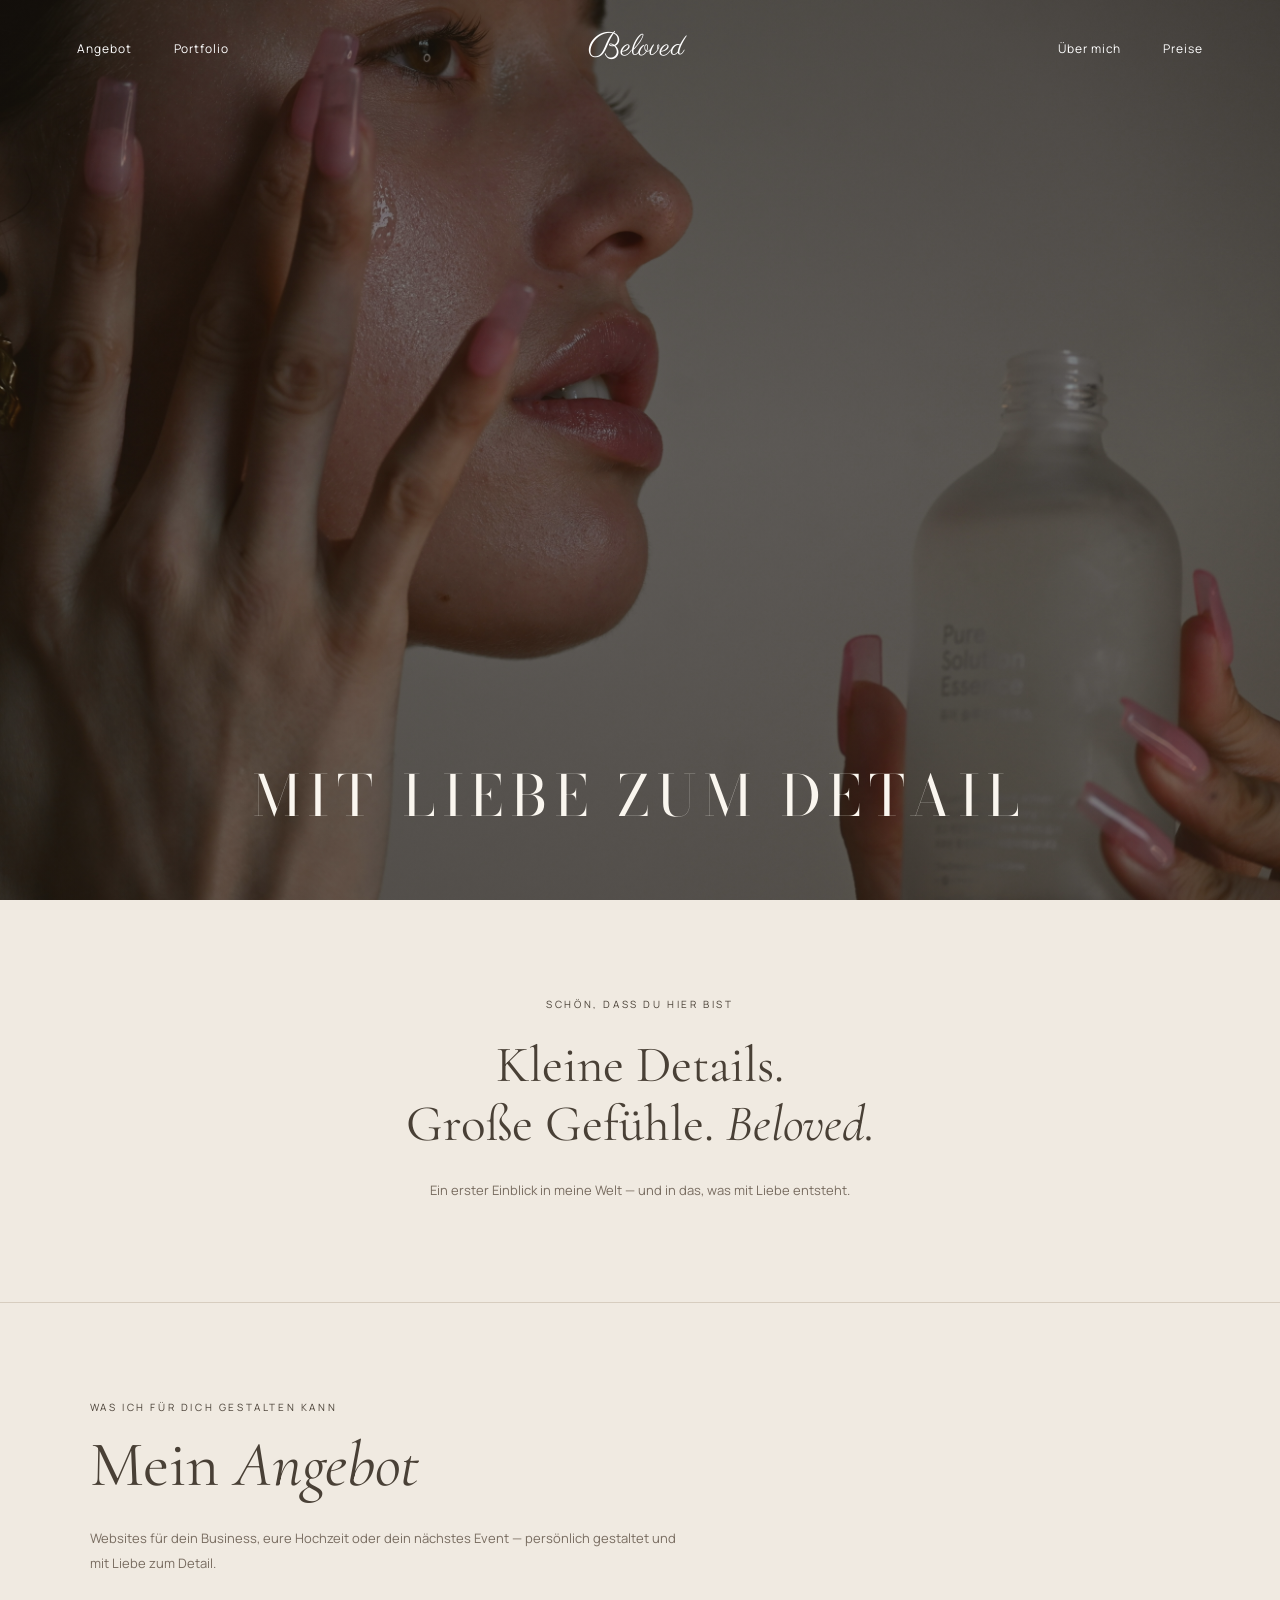
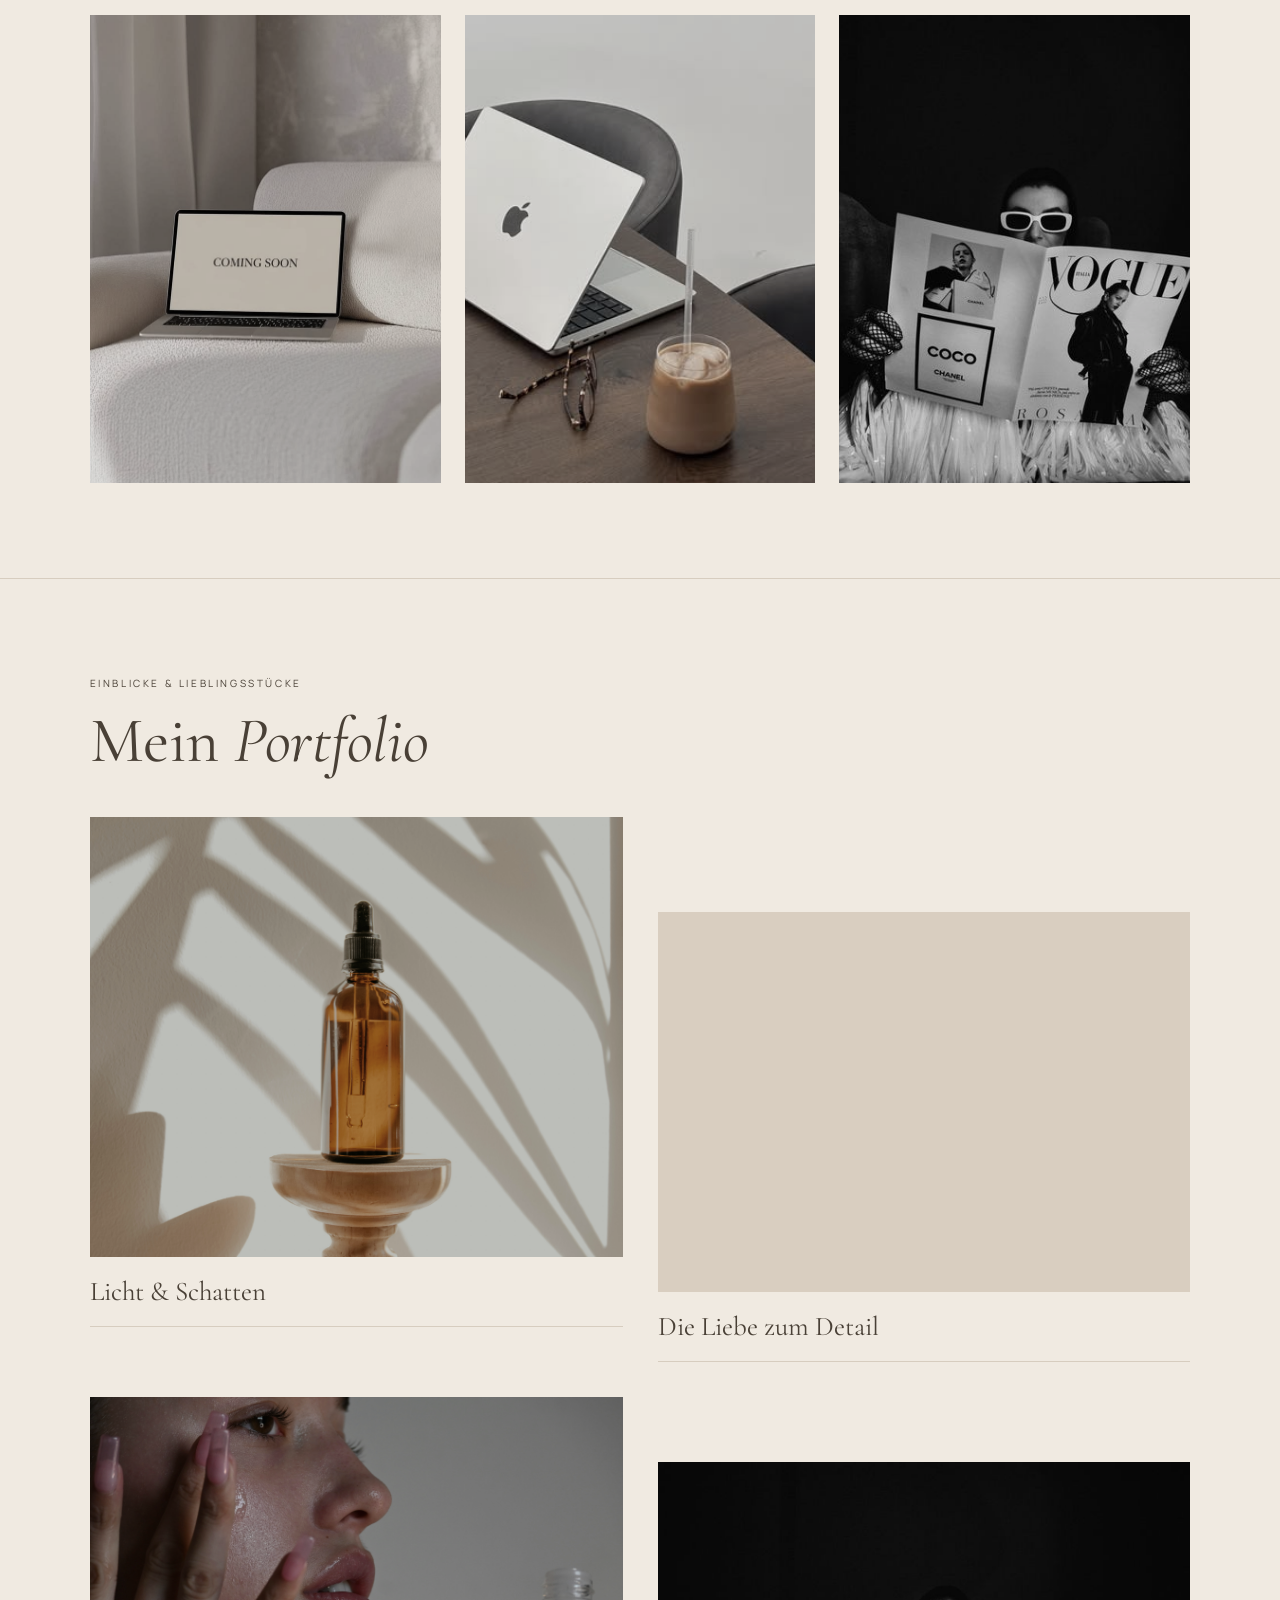
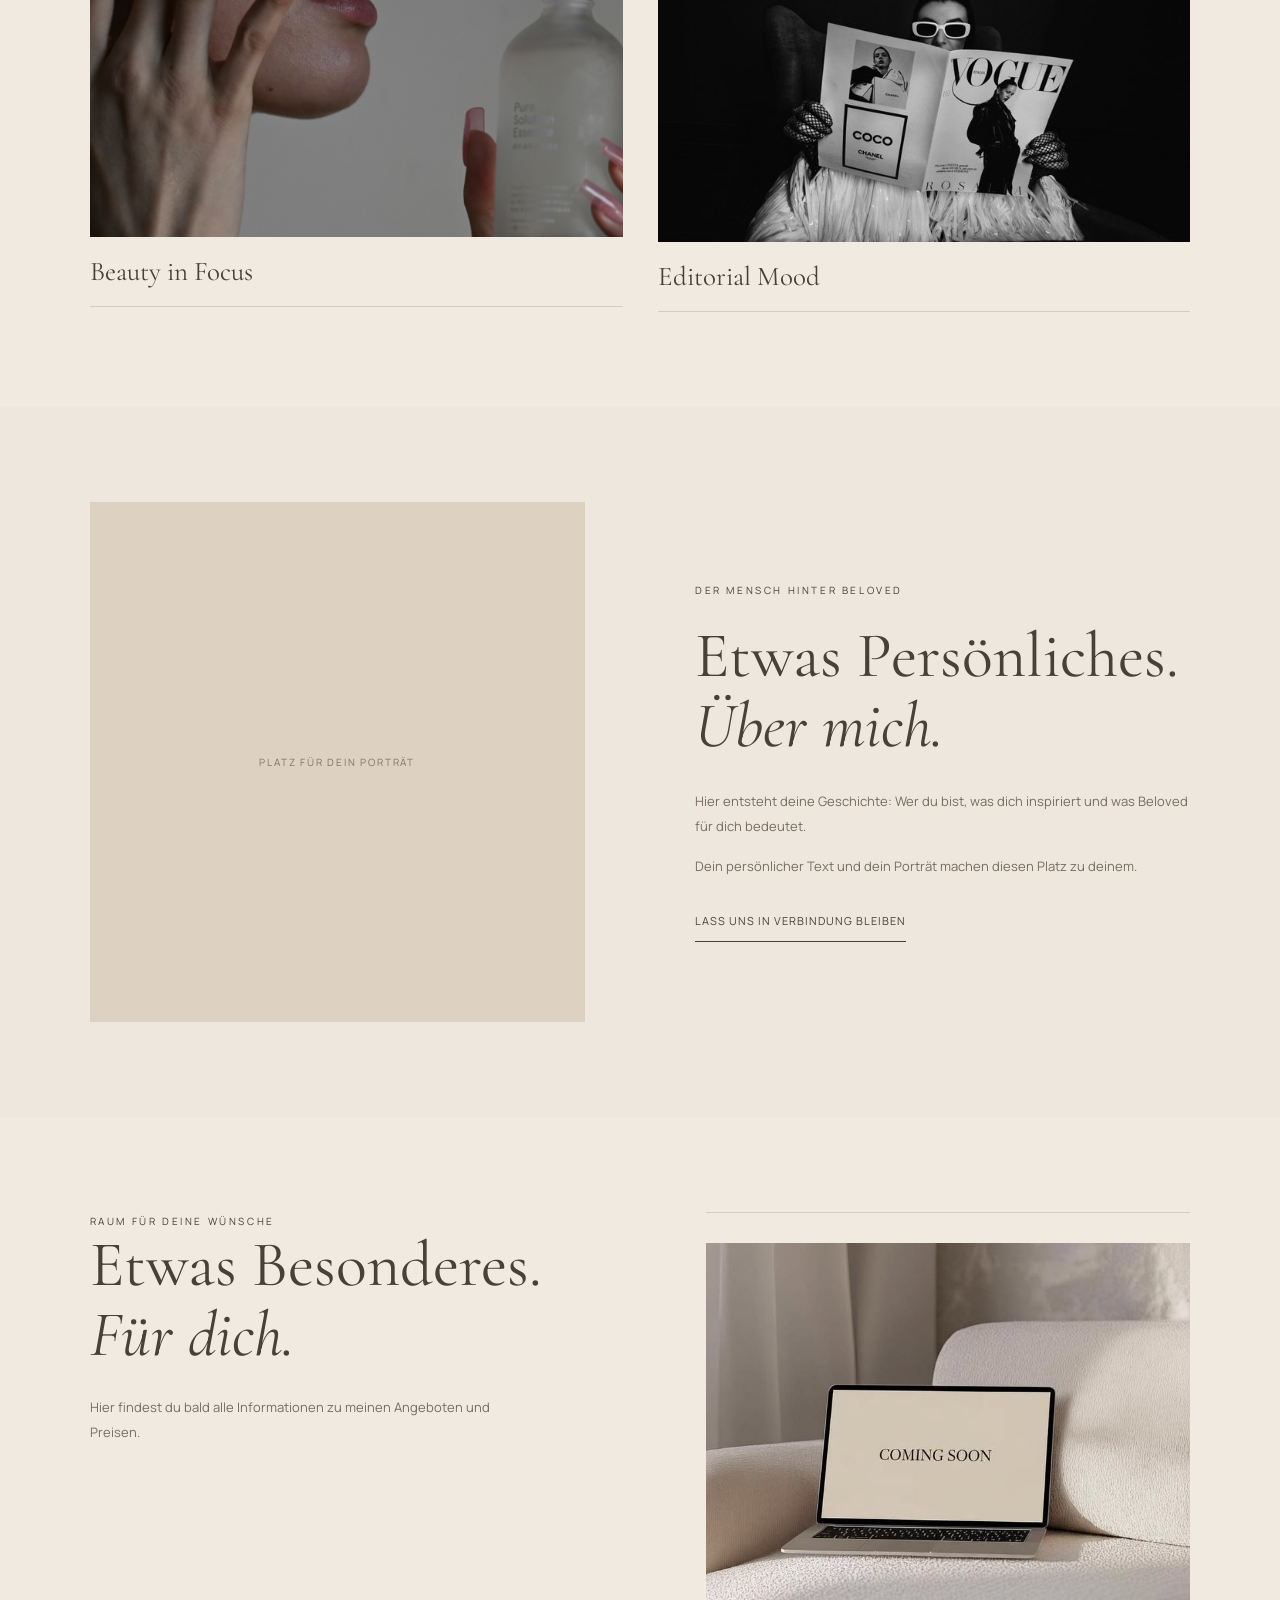
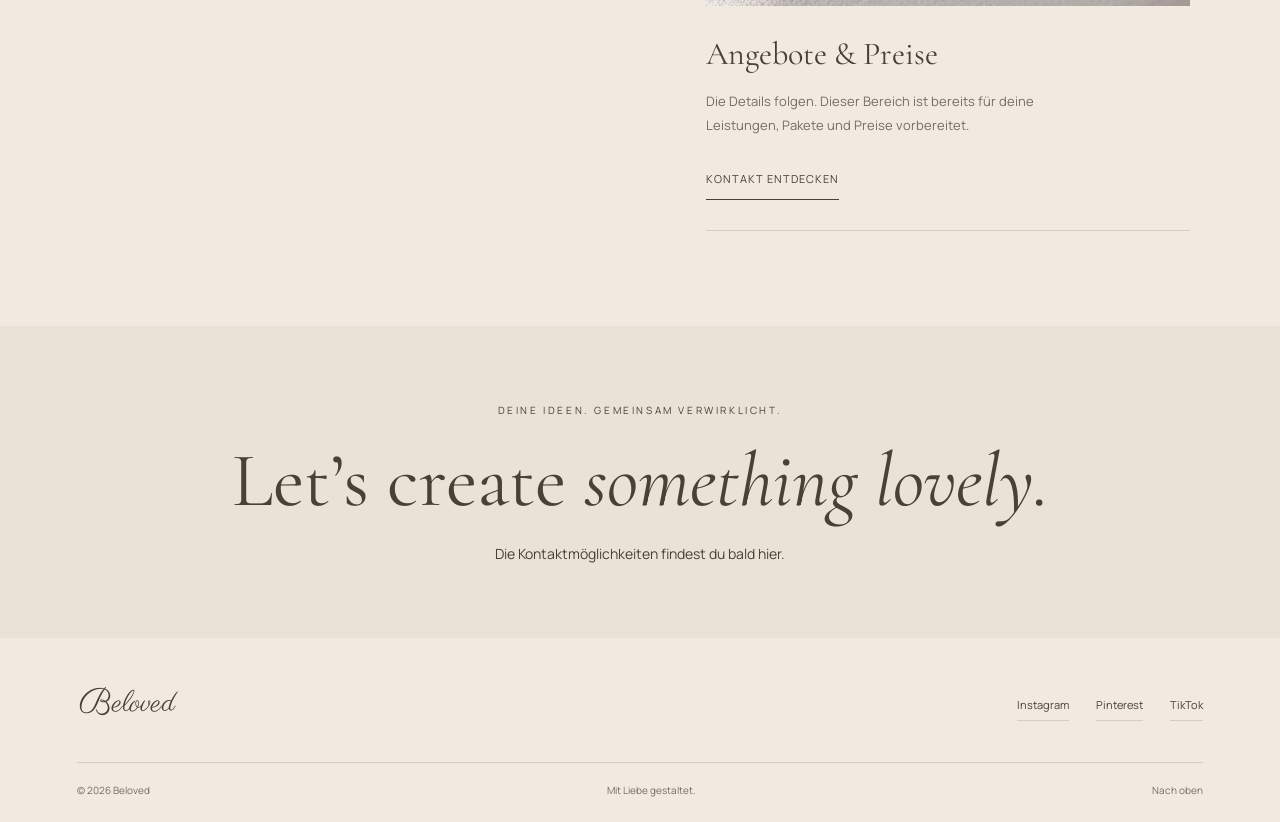
==== index.html @ 0f137fda "new folder structure" ====
<!doctype html>
<html lang="de">
<head>
<meta charset="utf-8"><meta name="viewport" content="width=device-width,initial-scale=1">
<title>Beloved — Mit Liebe zum Detail</title>
<meta name="description" content="Beloved. Ein Ort für besondere Arbeiten, persönliche Geschichten und die Liebe zum Detail.">
<link rel="preconnect" href="https://fonts.googleapis.com"><link rel="preconnect" href="https://fonts.gstatic.com" crossorigin>
<link href="https://fonts.googleapis.com/css2?family=Bodoni+Moda:wght@400&family=Cormorant+Garamond:ital,wght@0,300;0,400;0,500;1,300;1,400&family=Parisienne&family=Manrope:wght@400;500;600&display=swap" rel="stylesheet">
<link rel="stylesheet" href="css/base.css">
<link rel="stylesheet" href="css/logo.css">
<link rel="stylesheet" href="css/header.css">
<link rel="stylesheet" href="css/hero.css">
<link rel="stylesheet" href="css/intro.css">
<link rel="stylesheet" href="css/work.css">
<link rel="stylesheet" href="css/offerings.css">
<link rel="stylesheet" href="css/about.css">
<link rel="stylesheet" href="css/prices.css">
<link rel="stylesheet" href="css/contact.css">
<link rel="stylesheet" href="css/footer.css">
<link rel="stylesheet" href="css/dialog.css">
<link rel="stylesheet" href="css/responsive.css">
</head>
<body>
<header><nav class="nav-left" aria-label="Angebot und Portfolio"><a href="#angebot">Angebot</a><a href="#portfolio">Portfolio</a></nav><a class="logo" href="#" aria-label="Beloved Startseite"><span class="logo-initial" aria-hidden="true">B</span><span class="logo-word" aria-hidden="true">e<span class="logo-loved">loved</span></span></a><nav class="nav-right" aria-label="Über mich und Preise"><a href="#ueber-mich">Über mich</a><a href="#preise">Preise</a></nav></header>
<main>
<section class="hero" aria-labelledby="hero-heading"><div class="hero-content"><h1 id="hero-heading">Mit Liebe zum Detail</h1></div></section>
<section class="intro" id="willkommen"><div class="eyebrow">Schön, dass du hier bist</div><h2>Kleine Details.<br>Große Gefühle. <em>Beloved.</em></h2><p>Ein erster Einblick in meine Welt — und in das, was mit Liebe entsteht.</p></section>
<section class="section offerings" aria-labelledby="angebot-heading"><div class="section-title" id="angebot"><div><div class="eyebrow">Was ich für dich gestalten kann</div><h2 id="angebot-heading">Mein <em>Angebot</em></h2></div></div><p class="offerings-intro">Websites für dein Business, eure Hochzeit oder dein nächstes Event — persönlich gestaltet und mit Liebe zum Detail.</p><div class="offerings-grid"><a class="offering" href="#kontakt" aria-labelledby="offering-1-title"><img src="assets/images/%20.jpg" alt="Laptop auf einem hellen Sessel" loading="lazy" decoding="async"><div class="offering-label"><h3 id="offering-1-title">Business-Websites</h3><p>Für Selbstständige, Unternehmen und Marken.</p></div></a><a class="offering" href="#kontakt" aria-labelledby="offering-2-title"><img src="assets/images/My%20photo%20%F0%9F%A4%8D%20Ig-%20danielle_levy.jpg" alt="Stimmungsvolles Motiv für individuelle Hochzeits-Websites" loading="lazy" decoding="async"><div class="offering-label"><h3 id="offering-2-title">Hochzeits-Websites</h3><p>Ein persönlicher Ort für euren besonderen Tag.</p></div></a><a class="offering" href="#kontakt" aria-labelledby="offering-3-title"><img src="assets/images/%20-2.jpg" alt="Editorial-Motiv als Inspiration für Event-Websites" loading="lazy" decoding="async"><div class="offering-label"><h3 id="offering-3-title">Event-Websites</h3><p>Für Feiern, Veranstaltungen und besondere Begegnungen.</p></div></a></div></section>
<section class="section"><div class="section-title" id="portfolio"><div><div class="eyebrow">Einblicke & Lieblingsstücke</div><h2>Mein <em>Portfolio</em></h2></div></div><div class="works"><article class="work"><div class="image-slot"><img src="assets/images/kadarius-seegars-Mxy5gokl8mE-unsplash.jpg" alt="Braune Pipettenflasche im warmen Sonnenlicht" loading="lazy" decoding="async"></div><div class="caption"><h3>Licht & Schatten</h3></div></article><article class="work"><div class="image-slot"><img src="assets/images/kelsey-curtis-kD9qprR6HBI-unsplash.jpg" alt="Weiße Cremetextur auf beigem Hintergrund" loading="lazy" decoding="async"></div><div class="caption"><h3>Die Liebe zum Detail</h3></div></article><article class="work"><div class="image-slot"><img src="assets/images/laura-jaeger-7LAbLSKbkaQ-unsplash.jpg" alt="Beauty-Aufnahme mit Serum und glänzender Haut" loading="lazy" decoding="async"></div><div class="caption"><h3>Beauty in Focus</h3></div></article><article class="work"><div class="image-slot"><img src="assets/images/%20-2.jpg" alt="Schwarz-weißes Fashion-Motiv mit Sonnenbrille und Modemagazin" loading="lazy" decoding="async"></div><div class="caption"><h3>Editorial Mood</h3></div></article></div></section>
<section class="section about"><div class="image-slot" role="img" aria-label="Platzhalter für dein Porträt"><span>Platz für dein Porträt</span></div><div class="copy" id="ueber-mich"><div class="eyebrow">Der Mensch hinter Beloved</div><h2>Etwas Persönliches.<br><em>Über mich.</em></h2><p>Hier entsteht deine Geschichte: Wer du bist, was dich inspiriert und was Beloved für dich bedeutet.</p><p>Dein persönlicher Text und dein Porträt machen diesen Platz zu deinem.</p><a class="link" href="#kontakt">LASS UNS IN VERBINDUNG BLEIBEN</a></div></section>
<section class="section prices"><div id="preise"><div class="eyebrow">Raum für deine Wünsche</div><h2>Etwas Besonderes.<br><em>Für dich.</em></h2><p>Hier findest du bald alle Informationen zu meinen Angeboten und Preisen.</p></div><div class="price-note"><img class="prices-image" src="assets/images/%20.jpg" alt="Laptop mit Coming-soon-Schriftzug auf einem beigen Sessel" loading="lazy" decoding="async"><h3>Angebote & Preise</h3><p>Die Details folgen. Dieser Bereich ist bereits für deine Leistungen, Pakete und Preise vorbereitet.</p><a class="link" href="#kontakt">KONTAKT ENTDECKEN</a></div></section>
<section class="contact"><div class="eyebrow" id="kontakt">Deine Ideen. Gemeinsam verwirklicht.</div><h2>Let’s create <em>something lovely.</em></h2><p>Die Kontaktmöglichkeiten findest du bald hier.</p></section>
</main>
<footer><div class="footer-top"><a href="#" class="logo" aria-label="Beloved Startseite"><span class="logo-initial" aria-hidden="true">B</span><span class="logo-word" aria-hidden="true">e<span class="logo-loved">loved</span></span></a><div class="socials" aria-label="Social Media — Profile folgen"><button type="button" data-social="Instagram">Instagram</button><button type="button" data-social="Pinterest">Pinterest</button><button type="button" data-social="TikTok">TikTok</button></div></div><div class="footer-bottom"><span>© <span id="year">2026</span> Beloved</span><span>Mit Liebe gestaltet.</span><a href="#">Nach oben</a></div></footer>
<dialog id="social-dialog"><h3>Bald verbunden.</h3><p id="social-message"></p><button type="button" id="close-dialog">Schließen</button></dialog>
<script src="js/main.js" defer></script>
</body>
</html>
---- css/base.css ----
:root {
  --paper:#f0eae1;
  --ink:#494036;
  --muted:#786c60;
  --line:#d7cdbf}
* {
  box-sizing:border-box}
html {
  scroll-behavior:smooth;
  scroll-padding-top:16px}
body {
  margin:0;
  background:var(--paper);
  color:var(--ink);
  font-family:Manrope,Arial,sans-serif;
  font-size:14px}
a {
  color:inherit;
  text-decoration:none}
a:focus-visible,button:focus-visible {
  outline:2px solid currentColor;
  outline-offset:7px}
---- css/logo.css ----
/* A calligraphic wordmark with an expressive capital flourish. */
.logo {
  display:inline-flex;
  align-items:baseline;
  flex-shrink:0;
  color:inherit;
  white-space:nowrap;
  font-size:30px;
  font-weight:300;
  line-height:1;
  padding:4px 8px 8px 0;
  transform:scaleX(.96);
  transform-origin:center center;
}
.logo-initial {
  position:relative;
  z-index:1;
  font-family:'Parisienne','Segoe Script',cursive;
  font-style:normal;
  font-size:1.16em;
  font-weight:400;
  margin-right:-.025em;
  transform:translateY(.025em);
}
.logo-word {
  font-family:'Parisienne','Segoe Script',cursive;
  font-weight:400;
  letter-spacing:.005em;
}
.logo-loved {
  margin-left:0;
  font-style:normal;
}
---- css/header.css ----
header {
  position:absolute;
  top:0;
  left:0;
  width:100%;
  z-index:2;
  padding:26px 6%;
  display:grid;
  grid-template-columns:minmax(0,1fr) auto minmax(0,1fr);
  column-gap:24px;
  align-items:center;
  color:white;
  background:transparent;
}
header.is-scrolled {
  position:fixed;
  padding-top:16px;
  padding-bottom:16px;
  background:rgba(240,234,225,.86);
  color:var(--ink);
}
header.is-returning-top {
  transition:background-color .35s ease,color .35s ease,padding .35s ease;
}
@media(prefers-reduced-motion:reduce) {
  header { transition:none; }
}
nav {
  display:flex;
  gap:42px}
nav a {
  position:relative;
  font-size:12px;
  letter-spacing:.08em;
  line-height:1.4;
  padding:10px 0;
}
nav a::after {
  content:'';
  position:absolute;
  left:0;
  right:0;
  bottom:7px;
  height:1px;
  background:currentColor;
  transform:scaleX(0);
  transform-origin:left center;
  transition:transform .3s ease;
}
nav a:hover::after,
nav a:focus-visible::after {
  transform:scaleX(1);
}

header .logo { justify-self:center; }
.nav-left { justify-self:start; }
.nav-right { justify-self:end; }
---- css/hero.css ----
.hero {
  width:100%;
  min-height:100vh;
  min-height:100svh;
  position:relative;
  background-color:#b6a48d;
  background-image:linear-gradient(180deg,rgba(37,29,21,.50),rgba(37,29,21,.43) 50%,rgba(37,29,21,.52)),url("../assets/images/laura-jaeger-7LAbLSKbkaQ-unsplash.jpg");
  background-size:cover;
  background-position:center;
  background-repeat:no-repeat;
  color:#faf6ef;
  display:flex;
  align-items:flex-end;
  justify-content:center;
  text-align:center;
  overflow:hidden}
.hero-content {
  position:relative;
  width:100%;
  padding:0 4vw max(48px,8svh)}
.eyebrow {
  text-transform:uppercase;
  font-size:10px;
  letter-spacing:.26em;
  line-height:1.8}
h1,h2,h3,p {
  margin:0}
h1,h2,h3 {
  font-family:'Cormorant Garamond',Georgia,serif;
  font-weight:400}
h1 {
  font-family:'Bodoni Moda',Didot,'Times New Roman',serif;
  font-size:clamp(14px,4.4vw,76px);
  font-weight:400;
  text-transform:uppercase;
  white-space:nowrap;
  line-height:1.12;
  letter-spacing:.14em;
  margin:0}
h1 em,h2 em {
  font-weight:400}
h1 em {
  display:block}
.link {
  display:inline-flex;
  align-items:center;
  gap:34px;
  border-bottom:1px solid currentColor;
  padding:13px 0;
  font-size:11px;
  letter-spacing:.09em}
---- css/intro.css ----
.intro {
  text-align:center;
  padding:95px 22px 100px;
  border-bottom:1px solid var(--line)}
.intro h2 {
  font-size:clamp(36px,4vw,57px);
  max-width:760px;
  margin:23px auto;
  line-height:1.16}
.intro p,.copy p {
  color:var(--muted);
  line-height:1.9;
  font-size:13px}
---- css/work.css ----
.section {
  padding:95px 7%}
.section-title {
  display:flex;
  align-items:end;
  justify-content:space-between;
  margin-bottom:40px}
h2 {
  font-size:clamp(44px,5vw,68px);
  line-height:1.1}
.section-title .eyebrow {
  margin-bottom:14px}
.works {
  display:grid;
  grid-template-columns:1fr 1fr;
  gap:35px}
.image-slot {
  position:relative;
  display:flex;
  align-items:center;
  justify-content:center;
  background:#e5dcd0;
  min-height:440px;
  overflow:hidden}
.image-slot span {
  font-size:10px;
  text-transform:uppercase;
  letter-spacing:.18em;
  color:#817461;
  position:relative}
.work:nth-child(2) {
  padding-top:95px}
.work:nth-child(2) .image-slot {
  background:#d9cec0;
  min-height:380px}
.caption {
  display:flex;
  justify-content:space-between;
  align-items:center;
  padding:18px 0;
  border-bottom:1px solid var(--line)}
.caption h3 {
  font-size:27px}
.caption span {
  font-size:10px;
  color:var(--muted)}

.image-slot img {
  position:absolute;
  inset:0;
  width:100%;
  height:100%;
  object-fit:cover;
  filter:saturate(.72) brightness(.94);
}
.work:nth-child(3) .image-slot img { object-position:42% center; }
.work:nth-child(4) { padding-top:65px; }
.work:nth-child(4) .image-slot { min-height:380px; }
---- css/offerings.css ----
.offerings { border-bottom:1px solid var(--line); }
.offerings-intro {
  max-width:600px;
  margin:-15px 0 40px;
  color:var(--muted);
  line-height:1.9;
  font-size:13px;
}
.offerings-grid {
  display:grid;
  grid-template-columns:repeat(3,minmax(0,1fr));
  gap:24px;
}
.offering {
  position:relative;
  display:block;
  aspect-ratio:3 / 4;
  overflow:hidden;
  color:#faf6ef;
  background:#b6a48d;
}
.offering img {
  display:block;
  width:100%;
  height:100%;
  object-fit:cover;
  filter:saturate(.65) brightness(.9);
  transition:transform .6s ease;
}
.offering::after {
  content:'';
  position:absolute;
  inset:0;
  background:linear-gradient(transparent,rgba(37,29,21,.8));
  opacity:0;
  transition:opacity .35s ease;
}
.offering-label {
  position:absolute;
  z-index:1;
  left:25px;
  right:25px;
  bottom:30px;
  opacity:0;
  transform:translateY(14px);
  transition:opacity .35s ease,transform .35s ease;
}
.offering-label h3 {
  font-size:clamp(25px,2.8vw,40px);
  line-height:1.1;
  margin:12px 0;
}
.offering-label p { font-size:12px; line-height:1.8; }
.offering:hover::after,.offering:focus-visible::after { opacity:1; }
.offering:hover .offering-label,.offering:focus-visible .offering-label {
  opacity:1;
  transform:translateY(0);
}
.offering:hover img,.offering:focus-visible img { transform:scale(1.035); }
@media(hover:none) {
  .offering::after,.offering-label { opacity:1; }
  .offering-label { transform:none; }
}
@media(max-width:850px) {
  .offerings-grid { gap:16px; }
  .offering-label { left:18px; right:18px; bottom:22px; }
}
@media(max-width:650px) {
  .offerings-grid { grid-template-columns:1fr; gap:24px; }
  .offering { aspect-ratio:4 / 3; }
  .offering-label h3 { font-size:36px; }
  .offering::after,.offering-label { opacity:1; }
  .offering-label { transform:none; }
}
@media(prefers-reduced-motion:reduce) {
  .offering img,.offering::after,.offering-label { transition:none; }
}
---- css/about.css ----
.about {
  display:grid;
  grid-template-columns:1fr 1fr;
  gap:10%;
  align-items:center;
  background:#eee7dd}
.about .image-slot {
  min-height:520px;
  background:#ddd1c1}
.copy .eyebrow {
  margin-bottom:22px}
.copy h2 {
  margin-bottom:28px}
.copy p+p {
  margin-top:15px}
.copy .link {
  margin-top:22px}
---- css/prices.css ----
.prices {
  display:grid;
  grid-template-columns:1fr 1fr;
  gap:12%;
  align-items:start}
.prices p {
  font-size:13px;
  line-height:1.9;
  color:var(--muted);
  max-width:400px;
  margin-top:25px}
.price-note {
  padding:30px 0;
  border-top:1px solid var(--line);
  border-bottom:1px solid var(--line)}
.price-note h3 {
  font-size:32px}
.price-note p {
  margin:16px 0 20px}

.prices-image {
  display:block;
  width:100%;
  aspect-ratio:4 / 3;
  object-fit:cover;
  object-position:center 45%;
  margin-bottom:28px;
}
---- css/contact.css ----
.contact {
  background:#eae2d6;
  padding:75px 6%;
  text-align:center}
.contact h2 {
  margin:20px 0;
  font-size:clamp(48px,6vw,80px)}
---- css/footer.css ----
footer {
  padding:44px 6% 25px;
  background:var(--paper);
  color:var(--ink)}
.footer-top {
  display:flex;
  justify-content:space-between;
  align-items:center;
  padding-bottom:34px}
.socials {
  display:flex;
  gap:27px}
.socials button {
  border:0;
  border-bottom:1px solid var(--line);
  background:none;
  padding:8px 0;
  color:inherit;
  font:inherit;
  font-size:11px;
  cursor:pointer}
.footer-bottom {
  border-top:1px solid var(--line);
  padding-top:20px;
  display:flex;
  justify-content:space-between;
  font-size:10px;
  color:var(--muted)}
---- css/dialog.css ----
.notice {
  min-height:20px;
  font-size:12px;
  padding-bottom:15px}
dialog {
  border:1px solid var(--line);
  background:var(--paper);
  color:var(--ink);
  max-width:440px;
  padding:35px;
  line-height:1.8}
dialog::backdrop {
  background:#51483e66}
dialog h3 {
  font-size:32px}
dialog button {
  margin-top:20px;
  background:var(--ink);
  color:white;
  border:0;
  padding:12px 20px;
  cursor:pointer}
---- css/responsive.css ----
@media(max-width:650px) {
  header {
  padding:20px 4%;
  column-gap:10px}
.logo {
  font-size:25px}
nav {
  gap:12px}
nav a {
  font-size:10px;
  letter-spacing:0}
.intro {
  padding:65px 7%}
.section {
  padding:65px 7%}
.section-title {
  align-items:start;
  gap:16px}
.section-title .link {
  font-size:9px;
  gap:10px}
.works {
  grid-template-columns:1fr;
  gap:32px}
.work:nth-child(2),.work:nth-child(4) {
  padding-top:0}
.image-slot,.work:nth-child(2) .image-slot {
  min-height:380px}
.about,.prices {
  grid-template-columns:1fr;
  gap:38px}
.about .image-slot {
  min-height:360px}
.footer-top {
  align-items:start;
  gap:25px}
.socials {
  flex-wrap:wrap;
  gap:14px}
.footer-bottom {
  gap:20px;
  font-size:9px}
.contact {
  padding:60px 7%}
}
@media(prefers-reduced-motion:reduce) {
  html {
  scroll-behavior:auto}
nav a::after { transition:none; }
}

@media(max-width:380px) {
  header { column-gap:8px; }
  header nav { flex-direction:column; gap:0; }
  header .nav-right { align-items:flex-end; }
}
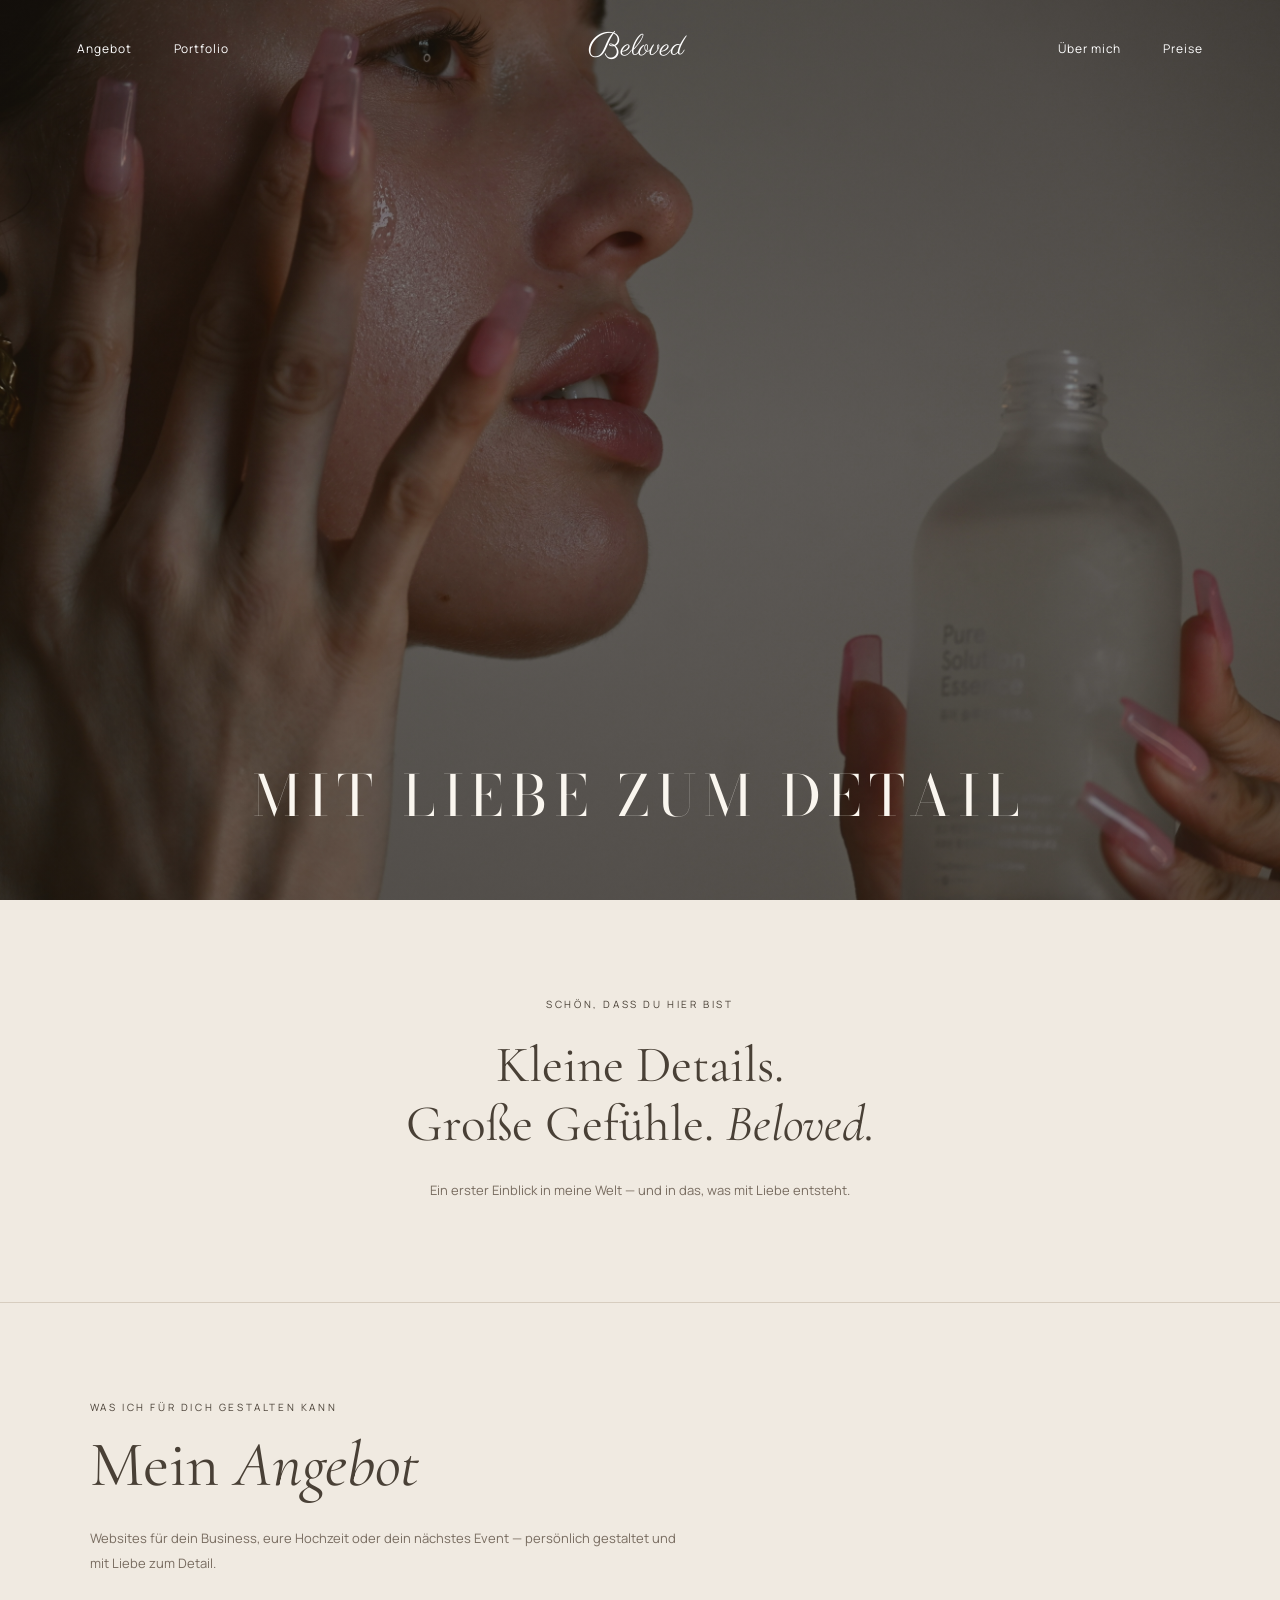
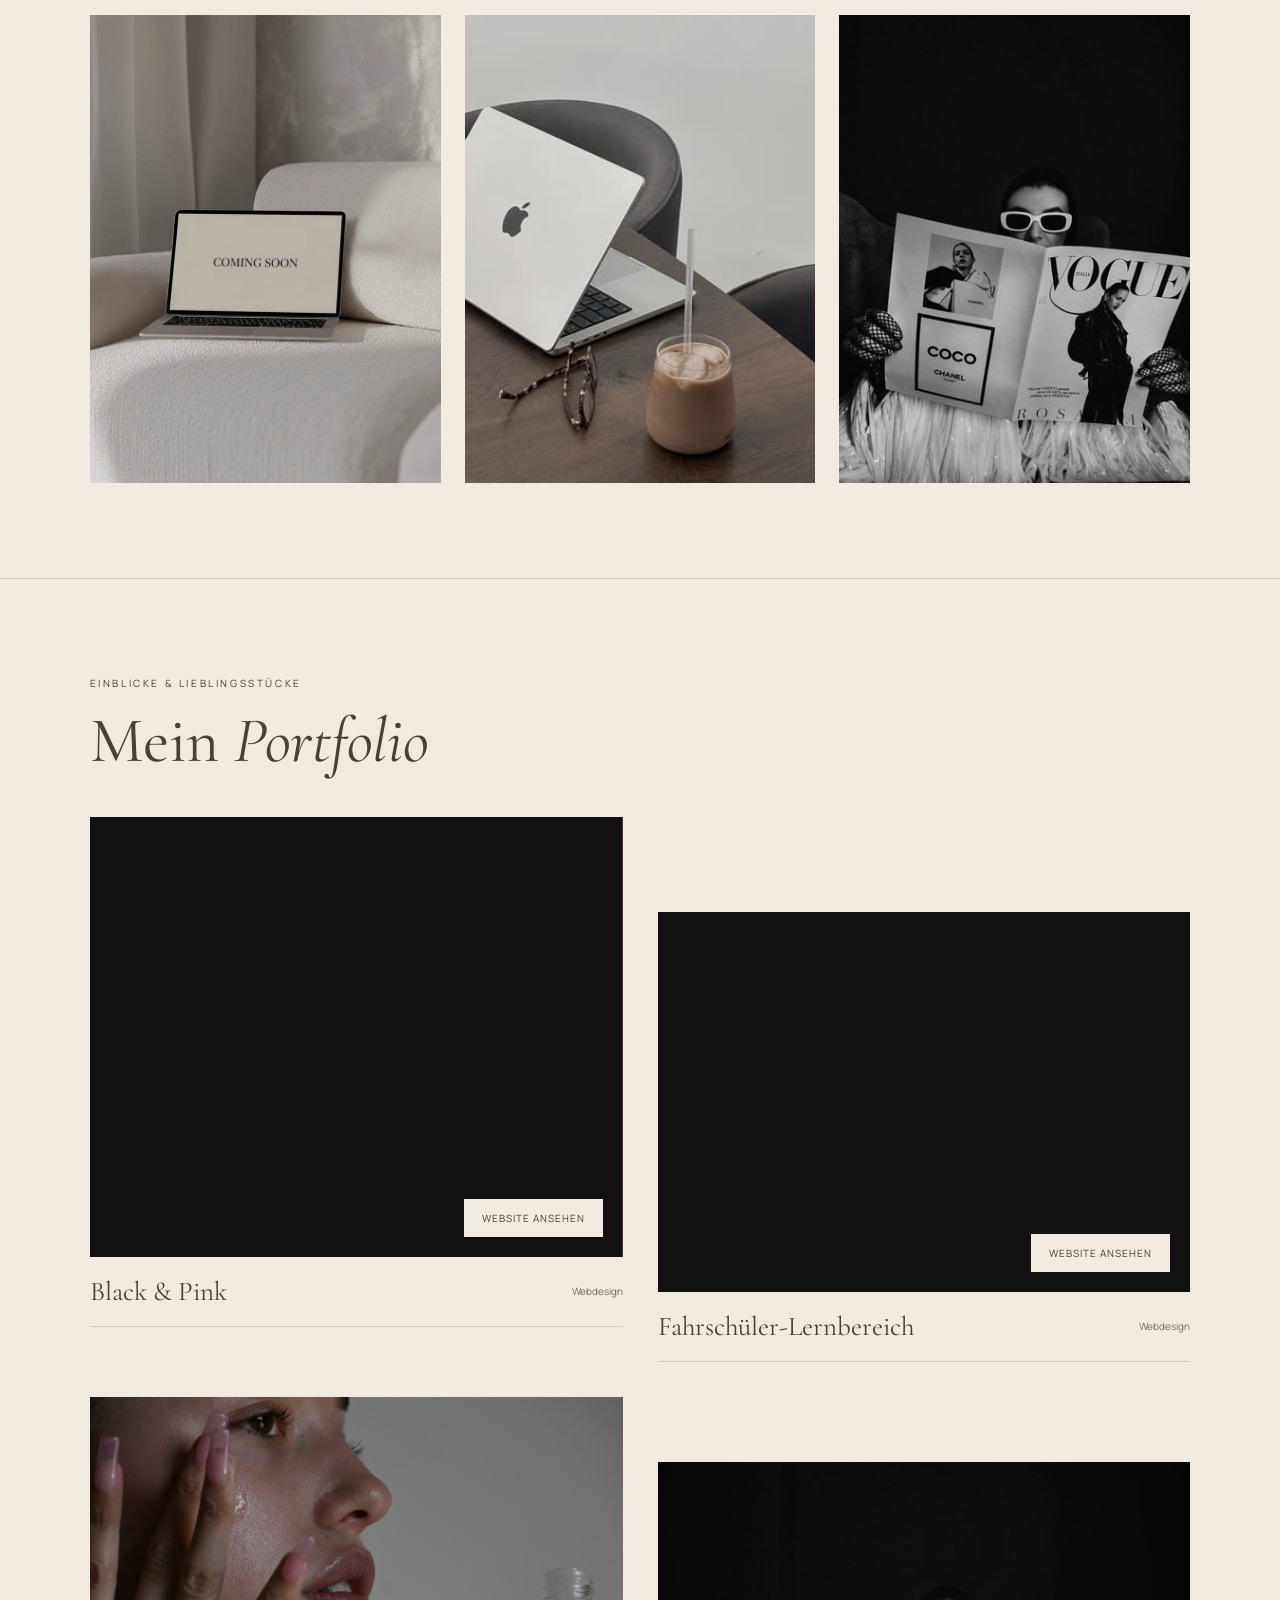
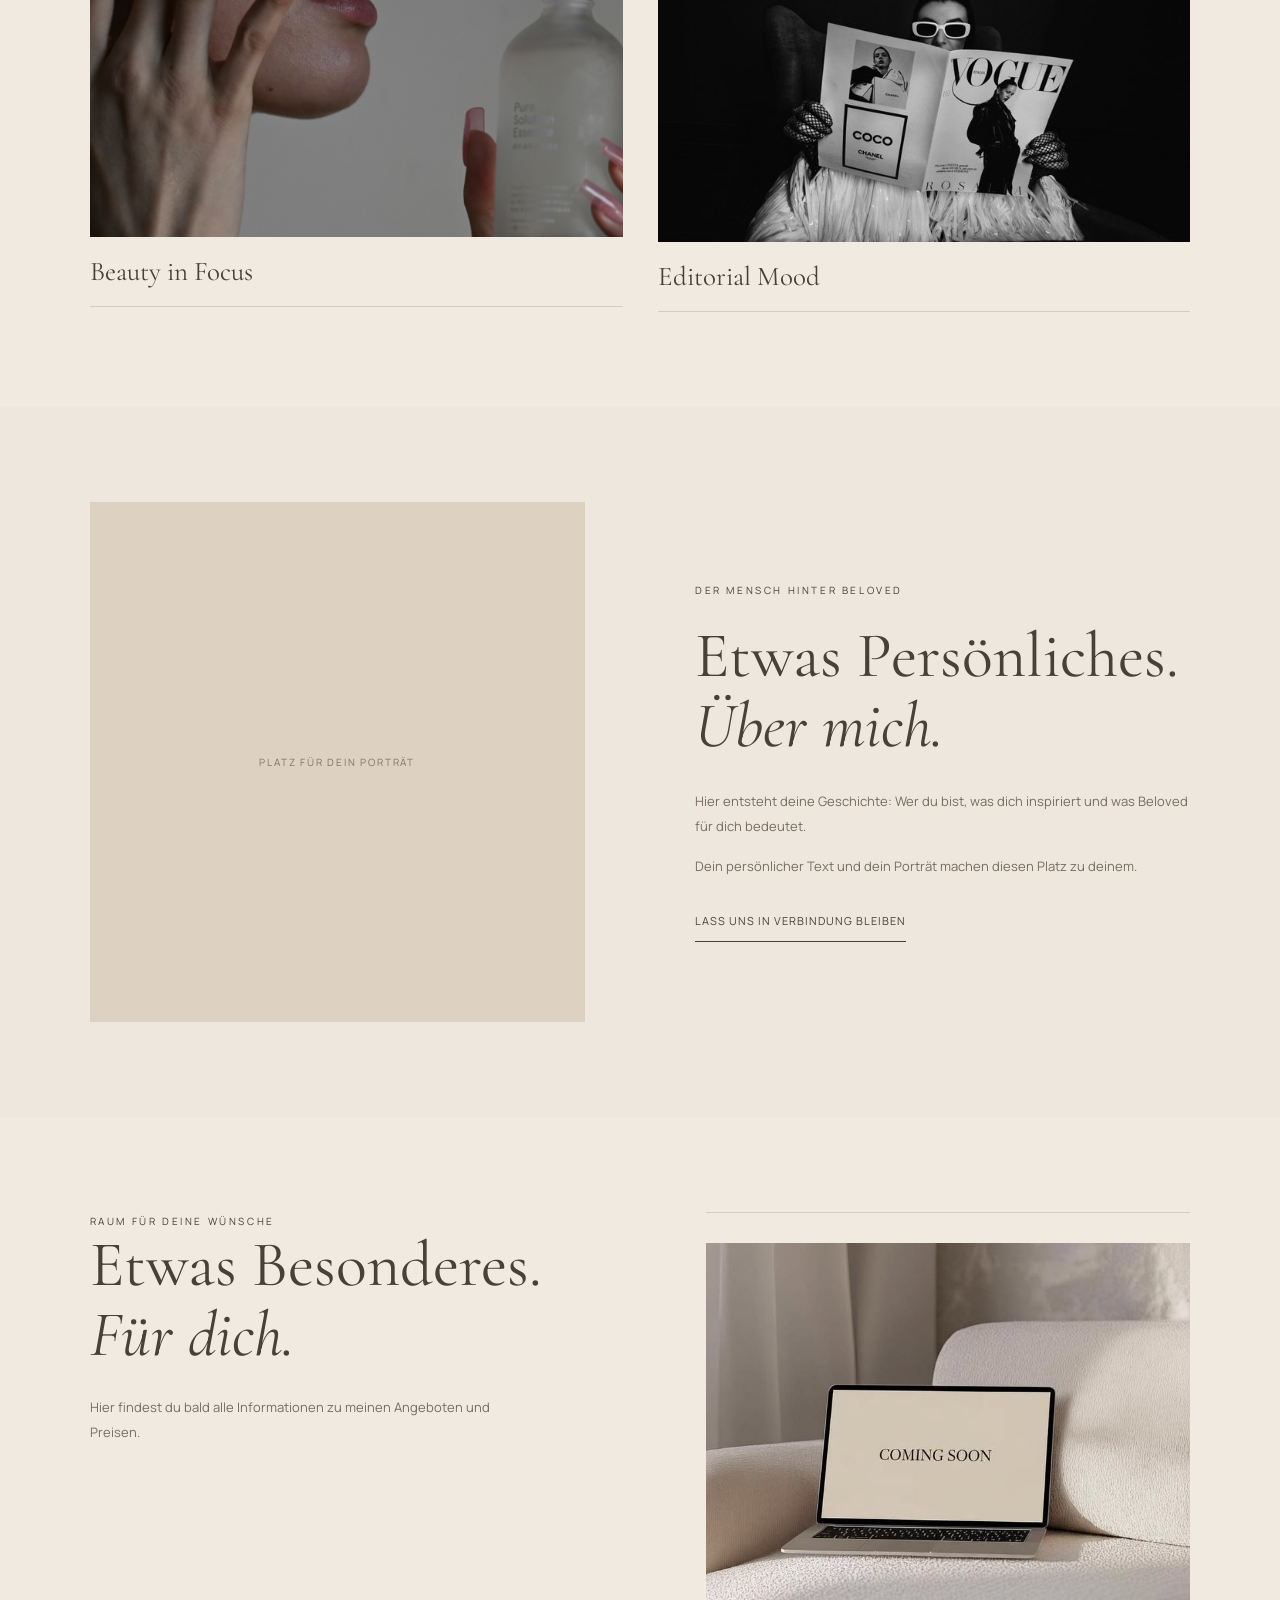
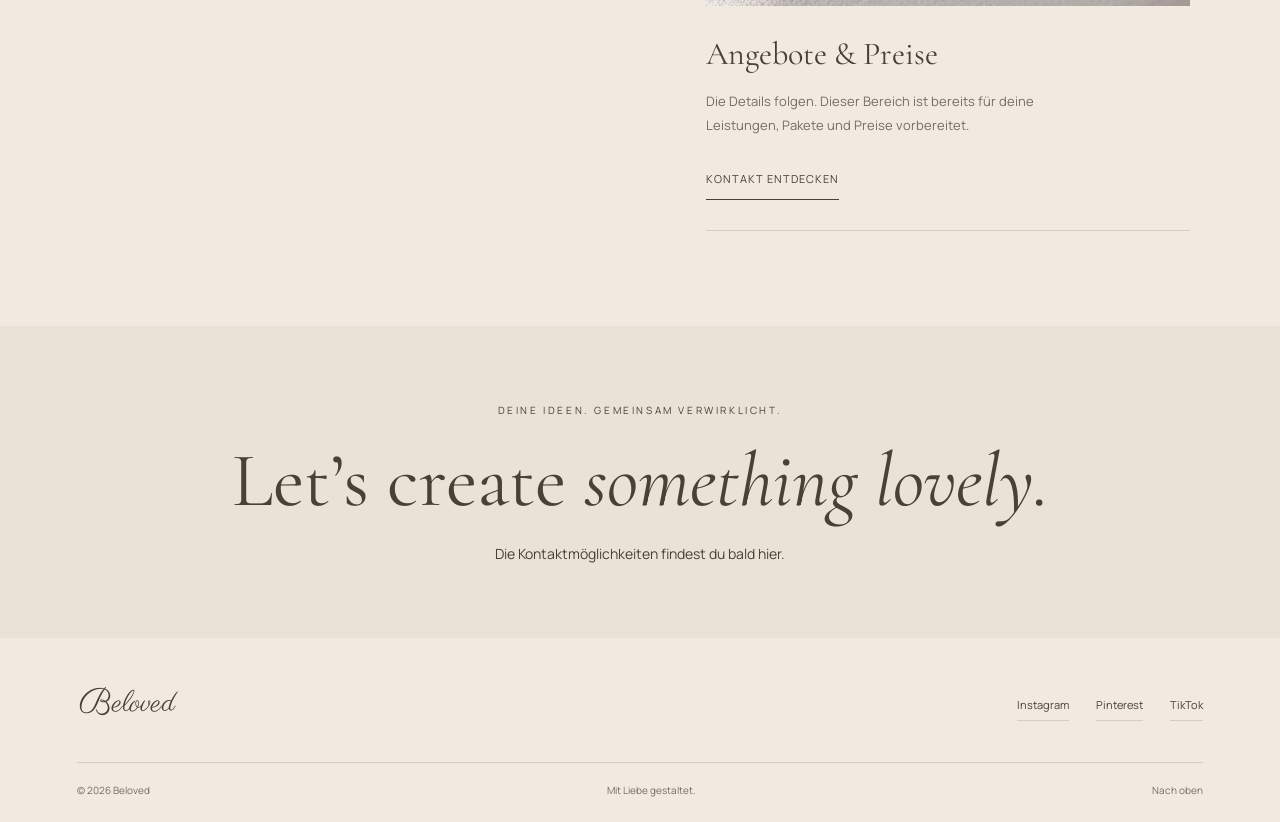
==== commit 44f369cf: "formatting and work preview" ====
--- a/index.html
+++ b/index.html
@@ -1,38 +1,258 @@
 <!doctype html>
 <html lang="de">
-<head>
-<meta charset="utf-8"><meta name="viewport" content="width=device-width,initial-scale=1">
-<title>Beloved — Mit Liebe zum Detail</title>
-<meta name="description" content="Beloved. Ein Ort für besondere Arbeiten, persönliche Geschichten und die Liebe zum Detail.">
-<link rel="preconnect" href="https://fonts.googleapis.com"><link rel="preconnect" href="https://fonts.gstatic.com" crossorigin>
-<link href="https://fonts.googleapis.com/css2?family=Bodoni+Moda:wght@400&family=Cormorant+Garamond:ital,wght@0,300;0,400;0,500;1,300;1,400&family=Parisienne&family=Manrope:wght@400;500;600&display=swap" rel="stylesheet">
-<link rel="stylesheet" href="css/base.css">
-<link rel="stylesheet" href="css/logo.css">
-<link rel="stylesheet" href="css/header.css">
-<link rel="stylesheet" href="css/hero.css">
-<link rel="stylesheet" href="css/intro.css">
-<link rel="stylesheet" href="css/work.css">
-<link rel="stylesheet" href="css/offerings.css">
-<link rel="stylesheet" href="css/about.css">
-<link rel="stylesheet" href="css/prices.css">
-<link rel="stylesheet" href="css/contact.css">
-<link rel="stylesheet" href="css/footer.css">
-<link rel="stylesheet" href="css/dialog.css">
-<link rel="stylesheet" href="css/responsive.css">
-</head>
-<body>
-<header><nav class="nav-left" aria-label="Angebot und Portfolio"><a href="#angebot">Angebot</a><a href="#portfolio">Portfolio</a></nav><a class="logo" href="#" aria-label="Beloved Startseite"><span class="logo-initial" aria-hidden="true">B</span><span class="logo-word" aria-hidden="true">e<span class="logo-loved">loved</span></span></a><nav class="nav-right" aria-label="Über mich und Preise"><a href="#ueber-mich">Über mich</a><a href="#preise">Preise</a></nav></header>
-<main>
-<section class="hero" aria-labelledby="hero-heading"><div class="hero-content"><h1 id="hero-heading">Mit Liebe zum Detail</h1></div></section>
-<section class="intro" id="willkommen"><div class="eyebrow">Schön, dass du hier bist</div><h2>Kleine Details.<br>Große Gefühle. <em>Beloved.</em></h2><p>Ein erster Einblick in meine Welt — und in das, was mit Liebe entsteht.</p></section>
-<section class="section offerings" aria-labelledby="angebot-heading"><div class="section-title" id="angebot"><div><div class="eyebrow">Was ich für dich gestalten kann</div><h2 id="angebot-heading">Mein <em>Angebot</em></h2></div></div><p class="offerings-intro">Websites für dein Business, eure Hochzeit oder dein nächstes Event — persönlich gestaltet und mit Liebe zum Detail.</p><div class="offerings-grid"><a class="offering" href="#kontakt" aria-labelledby="offering-1-title"><img src="assets/images/%20.jpg" alt="Laptop auf einem hellen Sessel" loading="lazy" decoding="async"><div class="offering-label"><h3 id="offering-1-title">Business-Websites</h3><p>Für Selbstständige, Unternehmen und Marken.</p></div></a><a class="offering" href="#kontakt" aria-labelledby="offering-2-title"><img src="assets/images/My%20photo%20%F0%9F%A4%8D%20Ig-%20danielle_levy.jpg" alt="Stimmungsvolles Motiv für individuelle Hochzeits-Websites" loading="lazy" decoding="async"><div class="offering-label"><h3 id="offering-2-title">Hochzeits-Websites</h3><p>Ein persönlicher Ort für euren besonderen Tag.</p></div></a><a class="offering" href="#kontakt" aria-labelledby="offering-3-title"><img src="assets/images/%20-2.jpg" alt="Editorial-Motiv als Inspiration für Event-Websites" loading="lazy" decoding="async"><div class="offering-label"><h3 id="offering-3-title">Event-Websites</h3><p>Für Feiern, Veranstaltungen und besondere Begegnungen.</p></div></a></div></section>
-<section class="section"><div class="section-title" id="portfolio"><div><div class="eyebrow">Einblicke & Lieblingsstücke</div><h2>Mein <em>Portfolio</em></h2></div></div><div class="works"><article class="work"><div class="image-slot"><img src="assets/images/kadarius-seegars-Mxy5gokl8mE-unsplash.jpg" alt="Braune Pipettenflasche im warmen Sonnenlicht" loading="lazy" decoding="async"></div><div class="caption"><h3>Licht & Schatten</h3></div></article><article class="work"><div class="image-slot"><img src="assets/images/kelsey-curtis-kD9qprR6HBI-unsplash.jpg" alt="Weiße Cremetextur auf beigem Hintergrund" loading="lazy" decoding="async"></div><div class="caption"><h3>Die Liebe zum Detail</h3></div></article><article class="work"><div class="image-slot"><img src="assets/images/laura-jaeger-7LAbLSKbkaQ-unsplash.jpg" alt="Beauty-Aufnahme mit Serum und glänzender Haut" loading="lazy" decoding="async"></div><div class="caption"><h3>Beauty in Focus</h3></div></article><article class="work"><div class="image-slot"><img src="assets/images/%20-2.jpg" alt="Schwarz-weißes Fashion-Motiv mit Sonnenbrille und Modemagazin" loading="lazy" decoding="async"></div><div class="caption"><h3>Editorial Mood</h3></div></article></div></section>
-<section class="section about"><div class="image-slot" role="img" aria-label="Platzhalter für dein Porträt"><span>Platz für dein Porträt</span></div><div class="copy" id="ueber-mich"><div class="eyebrow">Der Mensch hinter Beloved</div><h2>Etwas Persönliches.<br><em>Über mich.</em></h2><p>Hier entsteht deine Geschichte: Wer du bist, was dich inspiriert und was Beloved für dich bedeutet.</p><p>Dein persönlicher Text und dein Porträt machen diesen Platz zu deinem.</p><a class="link" href="#kontakt">LASS UNS IN VERBINDUNG BLEIBEN</a></div></section>
-<section class="section prices"><div id="preise"><div class="eyebrow">Raum für deine Wünsche</div><h2>Etwas Besonderes.<br><em>Für dich.</em></h2><p>Hier findest du bald alle Informationen zu meinen Angeboten und Preisen.</p></div><div class="price-note"><img class="prices-image" src="assets/images/%20.jpg" alt="Laptop mit Coming-soon-Schriftzug auf einem beigen Sessel" loading="lazy" decoding="async"><h3>Angebote & Preise</h3><p>Die Details folgen. Dieser Bereich ist bereits für deine Leistungen, Pakete und Preise vorbereitet.</p><a class="link" href="#kontakt">KONTAKT ENTDECKEN</a></div></section>
-<section class="contact"><div class="eyebrow" id="kontakt">Deine Ideen. Gemeinsam verwirklicht.</div><h2>Let’s create <em>something lovely.</em></h2><p>Die Kontaktmöglichkeiten findest du bald hier.</p></section>
-</main>
-<footer><div class="footer-top"><a href="#" class="logo" aria-label="Beloved Startseite"><span class="logo-initial" aria-hidden="true">B</span><span class="logo-word" aria-hidden="true">e<span class="logo-loved">loved</span></span></a><div class="socials" aria-label="Social Media — Profile folgen"><button type="button" data-social="Instagram">Instagram</button><button type="button" data-social="Pinterest">Pinterest</button><button type="button" data-social="TikTok">TikTok</button></div></div><div class="footer-bottom"><span>© <span id="year">2026</span> Beloved</span><span>Mit Liebe gestaltet.</span><a href="#">Nach oben</a></div></footer>
-<dialog id="social-dialog"><h3>Bald verbunden.</h3><p id="social-message"></p><button type="button" id="close-dialog">Schließen</button></dialog>
-<script src="js/main.js" defer></script>
-</body>
+  <head>
+    <meta charset="utf-8">
+    <meta name="viewport" content="width=device-width,initial-scale=1">
+    <title>Beloved — Mit Liebe zum Detail</title>
+    <meta
+      name="description"
+      content="Beloved. Ein Ort für besondere Arbeiten, persönliche Geschichten und die Liebe zum Detail."
+    >
+    <link rel="preconnect" href="https://fonts.googleapis.com">
+    <link rel="preconnect" href="https://fonts.gstatic.com" crossorigin>
+    <link
+      href="https://fonts.googleapis.com/css2?family=Bodoni+Moda:wght@400&family=Cormorant+Garamond:ital,wght@0,300;0,400;0,500;1,300;1,400&family=Parisienne&family=Manrope:wght@400;500;600&display=swap"
+      rel="stylesheet"
+    >
+    <link rel="stylesheet" href="css/base.css">
+    <link rel="stylesheet" href="css/logo.css">
+    <link rel="stylesheet" href="css/header.css">
+    <link rel="stylesheet" href="css/hero.css">
+    <link rel="stylesheet" href="css/intro.css">
+    <link rel="stylesheet" href="css/work.css">
+    <link rel="stylesheet" href="css/offerings.css">
+    <link rel="stylesheet" href="css/about.css">
+    <link rel="stylesheet" href="css/prices.css">
+    <link rel="stylesheet" href="css/contact.css">
+    <link rel="stylesheet" href="css/footer.css">
+    <link rel="stylesheet" href="css/dialog.css">
+    <link rel="stylesheet" href="css/responsive.css">
+  </head>
+  <body>
+    <header>
+      <nav class="nav-left" aria-label="Angebot und Portfolio">
+        <a href="#angebot">Angebot</a>
+        <a href="#portfolio">Portfolio</a>
+      </nav>
+      <a class="logo" href="#" aria-label="Beloved Startseite">
+        <span class="logo-initial" aria-hidden="true">B</span><span class="logo-word" aria-hidden="true">e<span class="logo-loved">loved</span></span>
+      </a>
+      <nav class="nav-right" aria-label="Über mich und Preise">
+        <a href="#ueber-mich">Über mich</a>
+        <a href="#preise">Preise</a>
+      </nav>
+    </header>
+    <main>
+      <section class="hero" aria-labelledby="hero-heading">
+        <div class="hero-content">
+          <h1 id="hero-heading">Mit Liebe zum Detail</h1>
+        </div>
+      </section>
+      <section class="intro" id="willkommen">
+        <div class="eyebrow">Schön, dass du hier bist</div>
+        <h2>Kleine Details.<br>Große Gefühle. <em>Beloved.</em></h2>
+        <p>Ein erster Einblick in meine Welt — und in das, was mit Liebe entsteht.</p>
+      </section>
+      <section class="section offerings" aria-labelledby="angebot-heading">
+        <div class="section-title" id="angebot">
+          <div>
+            <div class="eyebrow">Was ich für dich gestalten kann</div>
+            <h2 id="angebot-heading">Mein <em>Angebot</em></h2>
+          </div>
+        </div>
+        <p class="offerings-intro">
+          Websites für dein Business, eure Hochzeit oder dein nächstes Event — persönlich gestaltet und mit Liebe zum Detail.
+        </p>
+        <div class="offerings-grid">
+          <a class="offering" href="#kontakt" aria-labelledby="offering-1-title">
+            <img
+              src="assets/images/%20.jpg"
+              alt="Laptop auf einem hellen Sessel"
+              loading="lazy"
+              decoding="async"
+            >
+            <div class="offering-label">
+              <h3 id="offering-1-title">Business-Websites</h3>
+              <p>Für Selbstständige, Unternehmen und Marken.</p>
+            </div>
+          </a>
+          <a class="offering" href="#kontakt" aria-labelledby="offering-2-title">
+            <img
+              src="assets/images/My%20photo%20%F0%9F%A4%8D%20Ig-%20danielle_levy.jpg"
+              alt="Stimmungsvolles Motiv für individuelle Hochzeits-Websites"
+              loading="lazy"
+              decoding="async"
+            >
+            <div class="offering-label">
+              <h3 id="offering-2-title">Hochzeits-Websites</h3>
+              <p>Ein persönlicher Ort für euren besonderen Tag.</p>
+            </div>
+          </a>
+          <a class="offering" href="#kontakt" aria-labelledby="offering-3-title">
+            <img
+              src="assets/images/%20-2.jpg"
+              alt="Editorial-Motiv als Inspiration für Event-Websites"
+              loading="lazy"
+              decoding="async"
+            >
+            <div class="offering-label">
+              <h3 id="offering-3-title">Event-Websites</h3>
+              <p>Für Feiern, Veranstaltungen und besondere Begegnungen.</p>
+            </div>
+          </a>
+        </div>
+      </section>
+      <section class="section">
+        <div class="section-title" id="portfolio">
+          <div>
+            <div class="eyebrow">Einblicke & Lieblingsstücke</div>
+            <h2>Mein <em>Portfolio</em></h2>
+          </div>
+        </div>
+        <div class="works">
+          <article class="work">
+            <a
+              class="project-link"
+              href="https://sharleen-swrz.github.io/blackandpink/#galerie"
+              target="_blank"
+              rel="noopener noreferrer"
+              aria-label="Black & Pink – Website in einem neuen Tab öffnen"
+            >
+              <div class="image-slot website-preview">
+                <iframe
+                  src="https://sharleen-swrz.github.io/blackandpink/#galerie"
+                  title="Vorschau der Black & Pink Website"
+                  loading="lazy"
+                  tabindex="-1"
+                  aria-hidden="true"
+                  referrerpolicy="no-referrer"
+                  sandbox="allow-scripts allow-same-origin"
+                >
+                </iframe>
+                <span class="preview-label">Website ansehen</span>
+              </div>
+              <div class="caption">
+                <h3>Black & Pink</h3>
+                <span>Webdesign</span>
+              </div>
+            </a>
+          </article>
+          <article class="work">
+            <a
+              class="project-link"
+              href="https://sharleen-swrz.github.io/fahrschueler-lernbereich/"
+              target="_blank"
+              rel="noopener noreferrer"
+              aria-label="Fahrschüler-Lernbereich – Website in einem neuen Tab öffnen"
+            >
+              <div class="image-slot website-preview">
+                <iframe
+                  src="https://sharleen-swrz.github.io/fahrschueler-lernbereich/"
+                  title="Vorschau des Fahrschüler-Lernbereichs"
+                  loading="lazy"
+                  tabindex="-1"
+                  aria-hidden="true"
+                  referrerpolicy="no-referrer"
+                  sandbox="allow-scripts allow-same-origin"
+                >
+                </iframe>
+                <span class="preview-label">Website ansehen</span>
+              </div>
+              <div class="caption">
+                <h3>Fahrschüler-Lernbereich</h3>
+                <span>Webdesign</span>
+              </div>
+            </a>
+          </article>
+          <article class="work">
+            <div class="image-slot">
+              <img
+                src="assets/images/laura-jaeger-7LAbLSKbkaQ-unsplash.jpg"
+                alt="Beauty-Aufnahme mit Serum und glänzender Haut"
+                loading="lazy"
+                decoding="async"
+              >
+            </div>
+            <div class="caption">
+              <h3>Beauty in Focus</h3>
+            </div>
+          </article>
+          <article class="work">
+            <div class="image-slot">
+              <img
+                src="assets/images/%20-2.jpg"
+                alt="Schwarz-weißes Fashion-Motiv mit Sonnenbrille und Modemagazin"
+                loading="lazy"
+                decoding="async"
+              >
+            </div>
+            <div class="caption">
+              <h3>Editorial Mood</h3>
+            </div>
+          </article>
+        </div>
+      </section>
+      <section class="section about">
+        <div class="image-slot" role="img" aria-label="Platzhalter für dein Porträt">
+          <span>Platz für dein Porträt</span>
+        </div>
+        <div class="copy" id="ueber-mich">
+          <div class="eyebrow">Der Mensch hinter Beloved</div>
+          <h2>Etwas Persönliches.<br><em>Über mich.</em></h2>
+          <p>
+            Hier entsteht deine Geschichte: Wer du bist, was dich inspiriert und was Beloved für dich bedeutet.
+          </p>
+          <p>Dein persönlicher Text und dein Porträt machen diesen Platz zu deinem.</p>
+          <a class="link" href="#kontakt">LASS UNS IN VERBINDUNG BLEIBEN</a>
+        </div>
+      </section>
+      <section class="section prices">
+        <div id="preise">
+          <div class="eyebrow">Raum für deine Wünsche</div>
+          <h2>Etwas Besonderes.<br><em>Für dich.</em></h2>
+          <p>Hier findest du bald alle Informationen zu meinen Angeboten und Preisen.</p>
+        </div>
+        <div class="price-note">
+          <img
+            class="prices-image"
+            src="assets/images/%20.jpg"
+            alt="Laptop mit Coming-soon-Schriftzug auf einem beigen Sessel"
+            loading="lazy"
+            decoding="async"
+          >
+          <h3>Angebote & Preise</h3>
+          <p>
+            Die Details folgen. Dieser Bereich ist bereits für deine Leistungen, Pakete und Preise vorbereitet.
+          </p>
+          <a class="link" href="#kontakt">KONTAKT ENTDECKEN</a>
+        </div>
+      </section>
+      <section class="contact">
+        <div class="eyebrow" id="kontakt">Deine Ideen. Gemeinsam verwirklicht.</div>
+        <h2>Let’s create <em>something lovely.</em></h2>
+        <p>Die Kontaktmöglichkeiten findest du bald hier.</p>
+      </section>
+    </main>
+    <footer>
+      <div class="footer-top">
+        <a href="#" class="logo" aria-label="Beloved Startseite">
+          <span class="logo-initial" aria-hidden="true">B</span><span class="logo-word" aria-hidden="true">e<span class="logo-loved">loved</span></span>
+        </a>
+        <div class="socials" aria-label="Social Media — Profile folgen">
+          <button type="button" data-social="Instagram">Instagram</button>
+          <button type="button" data-social="Pinterest">Pinterest</button>
+          <button type="button" data-social="TikTok">TikTok</button>
+        </div>
+      </div>
+      <div class="footer-bottom">
+        <span>© <span id="year">2026</span> Beloved</span><span>Mit Liebe gestaltet.</span><a href="#">Nach oben</a>
+      </div>
+    </footer>
+    <dialog id="social-dialog">
+      <h3>Bald verbunden.</h3>
+      <p id="social-message"></p>
+      <button type="button" id="close-dialog">Schließen</button>
+    </dialog>
+    <script src="js/main.js" defer></script>
+  </body>
 </html>
--- a/css/base.css
+++ b/css/base.css
@@ -1,22 +1,33 @@
 :root {
-  --paper:#f0eae1;
-  --ink:#494036;
-  --muted:#786c60;
-  --line:#d7cdbf}
+  --paper: #f0eae1;
+  --ink: #494036;
+  --muted: #786c60;
+  --line: #d7cdbf
+}
+
 * {
-  box-sizing:border-box}
+  box-sizing: border-box
+}
+
 html {
-  scroll-behavior:smooth;
-  scroll-padding-top:16px}
+  scroll-behavior: smooth;
+  scroll-padding-top: 16px
+}
+
 body {
-  margin:0;
-  background:var(--paper);
-  color:var(--ink);
-  font-family:Manrope,Arial,sans-serif;
-  font-size:14px}
+  margin: 0;
+  background: var(--paper);
+  color: var(--ink);
+  font-family: Manrope,Arial,sans-serif;
+  font-size: 14px
+}
+
 a {
-  color:inherit;
-  text-decoration:none}
+  color: inherit;
+  text-decoration: none
+}
+
 a:focus-visible,button:focus-visible {
-  outline:2px solid currentColor;
-  outline-offset:7px}
+  outline: 2px solid currentColor;
+  outline-offset: 7px
+}
--- a/css/logo.css
+++ b/css/logo.css
@@ -1,33 +1,35 @@
-/* A calligraphic wordmark with an expressive capital flourish. */
-.logo {
-  display:inline-flex;
-  align-items:baseline;
-  flex-shrink:0;
-  color:inherit;
-  white-space:nowrap;
-  font-size:30px;
-  font-weight:300;
-  line-height:1;
-  padding:4px 8px 8px 0;
-  transform:scaleX(.96);
-  transform-origin:center center;
+/* A calligraphic wordmark with an expressive capital flourish. */ .logo {
+  display: inline-flex;
+  align-items: baseline;
+  flex-shrink: 0;
+  color: inherit;
+  white-space: nowrap;
+  font-size: 30px;
+  font-weight: 300;
+  line-height: 1;
+  padding: 4px 8px 8px 0;
+  transform: scaleX(.96);
+  transform-origin: center center;
 }
+
 .logo-initial {
-  position:relative;
-  z-index:1;
-  font-family:'Parisienne','Segoe Script',cursive;
-  font-style:normal;
-  font-size:1.16em;
-  font-weight:400;
-  margin-right:-.025em;
-  transform:translateY(.025em);
+  position: relative;
+  z-index: 1;
+  font-family: 'Parisienne','Segoe Script',cursive;
+  font-style: normal;
+  font-size: 1.16em;
+  font-weight: 400;
+  margin-right: -.025em;
+  transform: translateY(.025em);
 }
+
 .logo-word {
-  font-family:'Parisienne','Segoe Script',cursive;
-  font-weight:400;
-  letter-spacing:.005em;
+  font-family: 'Parisienne','Segoe Script',cursive;
+  font-weight: 400;
+  letter-spacing: .005em;
 }
+
 .logo-loved {
-  margin-left:0;
-  font-style:normal;
+  margin-left: 0;
+  font-style: normal;
 }
--- a/css/header.css
+++ b/css/header.css
@@ -1,57 +1,74 @@
 header {
-  position:absolute;
-  top:0;
-  left:0;
-  width:100%;
-  z-index:2;
-  padding:26px 6%;
-  display:grid;
-  grid-template-columns:minmax(0,1fr) auto minmax(0,1fr);
-  column-gap:24px;
-  align-items:center;
-  color:white;
-  background:transparent;
-}
-header.is-scrolled {
-  position:fixed;
-  padding-top:16px;
-  padding-bottom:16px;
-  background:rgba(240,234,225,.86);
-  color:var(--ink);
-}
-header.is-returning-top {
-  transition:background-color .35s ease,color .35s ease,padding .35s ease;
-}
-@media(prefers-reduced-motion:reduce) {
-  header { transition:none; }
-}
-nav {
-  display:flex;
-  gap:42px}
-nav a {
-  position:relative;
-  font-size:12px;
-  letter-spacing:.08em;
-  line-height:1.4;
-  padding:10px 0;
-}
-nav a::after {
-  content:'';
-  position:absolute;
-  left:0;
-  right:0;
-  bottom:7px;
-  height:1px;
-  background:currentColor;
-  transform:scaleX(0);
-  transform-origin:left center;
-  transition:transform .3s ease;
-}
-nav a:hover::after,
-nav a:focus-visible::after {
-  transform:scaleX(1);
+  position: absolute;
+  top: 0;
+  left: 0;
+  width: 100%;
+  z-index: 2;
+  padding: 26px 6%;
+  display: grid;
+  grid-template-columns: minmax(0,1fr) auto minmax(0,1fr);
+  column-gap: 24px;
+  align-items: center;
+  color: white;
+  background: transparent;
 }
 
-header .logo { justify-self:center; }
-.nav-left { justify-self:start; }
-.nav-right { justify-self:end; }
+header.is-scrolled {
+  position: fixed;
+  padding-top: 16px;
+  padding-bottom: 16px;
+  background: rgba(240,234,225,.86);
+  color: var(--ink);
+}
+
+header.is-returning-top {
+  transition: background-color .35s ease,color .35s ease,padding .35s ease;
+}
+
+@media(prefers-reduced-motion:reduce) {
+  header {
+    transition: none;
+  }
+}
+
+nav {
+  display: flex;
+  gap: 42px
+}
+
+nav a {
+  position: relative;
+  font-size: 12px;
+  letter-spacing: .08em;
+  line-height: 1.4;
+  padding: 10px 0;
+}
+
+nav a::after {
+  content: '';
+  position: absolute;
+  left: 0;
+  right: 0;
+  bottom: 7px;
+  height: 1px;
+  background: currentColor;
+  transform: scaleX(0);
+  transform-origin: left center;
+  transition: transform .3s ease;
+}
+
+nav a:hover::after, nav a:focus-visible::after {
+  transform: scaleX(1);
+}
+
+header .logo {
+  justify-self: center;
+}
+
+.nav-left {
+  justify-self: start;
+}
+
+.nav-right {
+  justify-self: end;
+}
--- a/css/hero.css
+++ b/css/hero.css
@@ -1,51 +1,68 @@
 .hero {
-  width:100%;
-  min-height:100vh;
-  min-height:100svh;
-  position:relative;
-  background-color:#b6a48d;
-  background-image:linear-gradient(180deg,rgba(37,29,21,.50),rgba(37,29,21,.43) 50%,rgba(37,29,21,.52)),url("../assets/images/laura-jaeger-7LAbLSKbkaQ-unsplash.jpg");
-  background-size:cover;
-  background-position:center;
-  background-repeat:no-repeat;
-  color:#faf6ef;
-  display:flex;
-  align-items:flex-end;
-  justify-content:center;
-  text-align:center;
-  overflow:hidden}
+  width: 100%;
+  min-height: 100vh;
+  min-height: 100svh;
+  position: relative;
+  background-color: #b6a48d;
+  background-image: linear-gradient(180deg,rgba(37,29,21,.50),rgba(37,29,21,.43) 50%,rgba(37,29,21,.52)),url("../assets/images/laura-jaeger-7LAbLSKbkaQ-unsplash.jpg");
+  background-size: cover;
+  background-position: center;
+  background-repeat: no-repeat;
+  color: #faf6ef;
+  display: flex;
+  align-items: flex-end;
+  justify-content: center;
+  text-align: center;
+  overflow: hidden
+}
+
 .hero-content {
-  position:relative;
-  width:100%;
-  padding:0 4vw max(48px,8svh)}
+  position: relative;
+  width: 100%;
+  padding: 0 4vw max(48px,8svh)
+}
+
 .eyebrow {
-  text-transform:uppercase;
-  font-size:10px;
-  letter-spacing:.26em;
-  line-height:1.8}
+  text-transform: uppercase;
+  font-size: 10px;
+  letter-spacing: .26em;
+  line-height: 1.8
+}
+
 h1,h2,h3,p {
-  margin:0}
+  margin: 0
+}
+
 h1,h2,h3 {
-  font-family:'Cormorant Garamond',Georgia,serif;
-  font-weight:400}
+  font-family: 'Cormorant Garamond',Georgia,serif;
+  font-weight: 400
+}
+
 h1 {
-  font-family:'Bodoni Moda',Didot,'Times New Roman',serif;
-  font-size:clamp(14px,4.4vw,76px);
-  font-weight:400;
-  text-transform:uppercase;
-  white-space:nowrap;
-  line-height:1.12;
-  letter-spacing:.14em;
-  margin:0}
+  font-family: 'Bodoni Moda',Didot,'Times New Roman',serif;
+  font-size: clamp(14px,4.4vw,76px);
+  font-weight: 400;
+  text-transform: uppercase;
+  white-space: nowrap;
+  line-height: 1.12;
+  letter-spacing: .14em;
+  margin: 0
+}
+
 h1 em,h2 em {
-  font-weight:400}
+  font-weight: 400
+}
+
 h1 em {
-  display:block}
+  display: block
+}
+
 .link {
-  display:inline-flex;
-  align-items:center;
-  gap:34px;
-  border-bottom:1px solid currentColor;
-  padding:13px 0;
-  font-size:11px;
-  letter-spacing:.09em}
+  display: inline-flex;
+  align-items: center;
+  gap: 34px;
+  border-bottom: 1px solid currentColor;
+  padding: 13px 0;
+  font-size: 11px;
+  letter-spacing: .09em
+}
--- a/css/intro.css
+++ b/css/intro.css
@@ -1,13 +1,18 @@
 .intro {
-  text-align:center;
-  padding:95px 22px 100px;
-  border-bottom:1px solid var(--line)}
+  text-align: center;
+  padding: 95px 22px 100px;
+  border-bottom: 1px solid var(--line)
+}
+
 .intro h2 {
-  font-size:clamp(36px,4vw,57px);
-  max-width:760px;
-  margin:23px auto;
-  line-height:1.16}
+  font-size: clamp(36px,4vw,57px);
+  max-width: 760px;
+  margin: 23px auto;
+  line-height: 1.16
+}
+
 .intro p,.copy p {
-  color:var(--muted);
-  line-height:1.9;
-  font-size:13px}
+  color: var(--muted);
+  line-height: 1.9;
+  font-size: 13px
+}
--- a/css/work.css
+++ b/css/work.css
@@ -1,58 +1,123 @@
 .section {
-  padding:95px 7%}
+  padding: 95px 7%
+}
+
 .section-title {
-  display:flex;
-  align-items:end;
-  justify-content:space-between;
-  margin-bottom:40px}
+  display: flex;
+  align-items: end;
+  justify-content: space-between;
+  margin-bottom: 40px
+}
+
 h2 {
-  font-size:clamp(44px,5vw,68px);
-  line-height:1.1}
+  font-size: clamp(44px,5vw,68px);
+  line-height: 1.1
+}
+
 .section-title .eyebrow {
-  margin-bottom:14px}
+  margin-bottom: 14px
+}
+
 .works {
-  display:grid;
-  grid-template-columns:1fr 1fr;
-  gap:35px}
+  display: grid;
+  grid-template-columns: 1fr 1fr;
+  gap: 35px
+}
+
 .image-slot {
-  position:relative;
-  display:flex;
-  align-items:center;
-  justify-content:center;
-  background:#e5dcd0;
-  min-height:440px;
-  overflow:hidden}
+  position: relative;
+  display: flex;
+  align-items: center;
+  justify-content: center;
+  background: #e5dcd0;
+  min-height: 440px;
+  overflow: hidden
+}
+
 .image-slot span {
-  font-size:10px;
-  text-transform:uppercase;
-  letter-spacing:.18em;
-  color:#817461;
-  position:relative}
+  font-size: 10px;
+  text-transform: uppercase;
+  letter-spacing: .18em;
+  color: #817461;
+  position: relative
+}
+
 .work:nth-child(2) {
-  padding-top:95px}
+  padding-top: 95px
+}
+
 .work:nth-child(2) .image-slot {
-  background:#d9cec0;
-  min-height:380px}
+  background: #d9cec0;
+  min-height: 380px
+}
+
 .caption {
-  display:flex;
-  justify-content:space-between;
-  align-items:center;
-  padding:18px 0;
-  border-bottom:1px solid var(--line)}
+  display: flex;
+  justify-content: space-between;
+  align-items: center;
+  padding: 18px 0;
+  border-bottom: 1px solid var(--line)
+}
+
 .caption h3 {
-  font-size:27px}
+  font-size: 27px
+}
+
 .caption span {
-  font-size:10px;
-  color:var(--muted)}
+  font-size: 10px;
+  color: var(--muted)
+}
 
 .image-slot img {
-  position:absolute;
-  inset:0;
-  width:100%;
-  height:100%;
-  object-fit:cover;
-  filter:saturate(.72) brightness(.94);
+  position: absolute;
+  inset: 0;
+  width: 100%;
+  height: 100%;
+  object-fit: cover;
+  filter: saturate(.72) brightness(.94);
 }
-.work:nth-child(3) .image-slot img { object-position:42% center; }
-.work:nth-child(4) { padding-top:65px; }
-.work:nth-child(4) .image-slot { min-height:380px; }
+
+.work:nth-child(3) .image-slot img {
+  object-position: 42% center;
+}
+
+.work:nth-child(4) {
+  padding-top: 65px;
+}
+
+.work:nth-child(4) .image-slot {
+  min-height: 380px;
+}
+
+.project-link {
+  display: block;
+}
+
+.website-preview iframe {
+  position: absolute;
+  top: 0;
+  left: 0;
+  width: 250%;
+  height: 250%;
+  border: 0;
+  transform: scale(.4);
+  transform-origin: top left;
+  pointer-events: none;
+  background: #111;
+}
+
+.website-preview .preview-label {
+  position: absolute;
+  right: 20px;
+  bottom: 20px;
+  padding: 12px 18px;
+  color: var(--ink);
+  background: var(--paper);
+  font-size: 10px;
+  letter-spacing: .1em;
+  pointer-events: none;
+}
+
+.project-link:hover .preview-label, .project-link:focus-visible .preview-label {
+  background: #fffaf3;
+}
--- a/css/offerings.css
+++ b/css/offerings.css
@@ -1,77 +1,130 @@
-.offerings { border-bottom:1px solid var(--line); }
+.offerings {
+  border-bottom: 1px solid var(--line);
+}
+
 .offerings-intro {
-  max-width:600px;
-  margin:-15px 0 40px;
-  color:var(--muted);
-  line-height:1.9;
-  font-size:13px;
+  max-width: 600px;
+  margin: -15px 0 40px;
+  color: var(--muted);
+  line-height: 1.9;
+  font-size: 13px;
 }
+
 .offerings-grid {
-  display:grid;
-  grid-template-columns:repeat(3,minmax(0,1fr));
-  gap:24px;
+  display: grid;
+  grid-template-columns: repeat(3,minmax(0,1fr));
+  gap: 24px;
 }
+
 .offering {
-  position:relative;
-  display:block;
-  aspect-ratio:3 / 4;
-  overflow:hidden;
-  color:#faf6ef;
-  background:#b6a48d;
+  position: relative;
+  display: block;
+  aspect-ratio: 3 / 4;
+  overflow: hidden;
+  color: #faf6ef;
+  background: #b6a48d;
 }
+
 .offering img {
-  display:block;
-  width:100%;
-  height:100%;
-  object-fit:cover;
-  filter:saturate(.65) brightness(.9);
-  transition:transform .6s ease;
+  display: block;
+  width: 100%;
+  height: 100%;
+  object-fit: cover;
+  filter: saturate(.65) brightness(.9);
+  transition: transform .6s ease;
 }
+
 .offering::after {
-  content:'';
-  position:absolute;
-  inset:0;
-  background:linear-gradient(transparent,rgba(37,29,21,.8));
-  opacity:0;
-  transition:opacity .35s ease;
+  content: '';
+  position: absolute;
+  inset: 0;
+  background: linear-gradient(transparent,rgba(37,29,21,.8));
+  opacity: 0;
+  transition: opacity .35s ease;
 }
+
 .offering-label {
-  position:absolute;
-  z-index:1;
-  left:25px;
-  right:25px;
-  bottom:30px;
-  opacity:0;
-  transform:translateY(14px);
-  transition:opacity .35s ease,transform .35s ease;
+  position: absolute;
+  z-index: 1;
+  left: 25px;
+  right: 25px;
+  bottom: 30px;
+  opacity: 0;
+  transform: translateY(14px);
+  transition: opacity .35s ease,transform .35s ease;
 }
+
 .offering-label h3 {
-  font-size:clamp(25px,2.8vw,40px);
-  line-height:1.1;
-  margin:12px 0;
+  font-size: clamp(25px,2.8vw,40px);
+  line-height: 1.1;
+  margin: 12px 0;
 }
-.offering-label p { font-size:12px; line-height:1.8; }
-.offering:hover::after,.offering:focus-visible::after { opacity:1; }
+
+.offering-label p {
+  font-size: 12px;
+  line-height: 1.8;
+}
+
+.offering:hover::after,.offering:focus-visible::after {
+  opacity: 1;
+}
+
 .offering:hover .offering-label,.offering:focus-visible .offering-label {
-  opacity:1;
-  transform:translateY(0);
+  opacity: 1;
+  transform: translateY(0);
 }
-.offering:hover img,.offering:focus-visible img { transform:scale(1.035); }
+
+.offering:hover img,.offering:focus-visible img {
+  transform: scale(1.035);
+}
+
 @media(hover:none) {
-  .offering::after,.offering-label { opacity:1; }
-  .offering-label { transform:none; }
+  .offering::after,.offering-label {
+    opacity: 1;
+  }
+
+  .offering-label {
+    transform: none;
+  }
 }
+
 @media(max-width:850px) {
-  .offerings-grid { gap:16px; }
-  .offering-label { left:18px; right:18px; bottom:22px; }
+  .offerings-grid {
+    gap: 16px;
+  }
+
+  .offering-label {
+    left: 18px;
+    right: 18px;
+    bottom: 22px;
+  }
 }
+
 @media(max-width:650px) {
-  .offerings-grid { grid-template-columns:1fr; gap:24px; }
-  .offering { aspect-ratio:4 / 3; }
-  .offering-label h3 { font-size:36px; }
-  .offering::after,.offering-label { opacity:1; }
-  .offering-label { transform:none; }
+  .offerings-grid {
+    grid-template-columns: 1fr;
+    gap: 24px;
+  }
+
+  .offering {
+    aspect-ratio: 4 / 3;
+  }
+
+  .offering-label h3 {
+    font-size: 36px;
+  }
+
+  .offering::after,.offering-label {
+    opacity: 1;
+  }
+
+  .offering-label {
+    transform: none;
+  }
 }
+
 @media(prefers-reduced-motion:reduce) {
-  .offering img,.offering::after,.offering-label { transition:none; }
+  .offering img,.offering::after,.offering-label {
+    transition: none;
+  }
 }
--- a/css/about.css
+++ b/css/about.css
@@ -1,17 +1,28 @@
 .about {
-  display:grid;
-  grid-template-columns:1fr 1fr;
-  gap:10%;
-  align-items:center;
-  background:#eee7dd}
+  display: grid;
+  grid-template-columns: 1fr 1fr;
+  gap: 10%;
+  align-items: center;
+  background: #eee7dd
+}
+
 .about .image-slot {
-  min-height:520px;
-  background:#ddd1c1}
+  min-height: 520px;
+  background: #ddd1c1
+}
+
 .copy .eyebrow {
-  margin-bottom:22px}
+  margin-bottom: 22px
+}
+
 .copy h2 {
-  margin-bottom:28px}
+  margin-bottom: 28px
+}
+
 .copy p+p {
-  margin-top:15px}
+  margin-top: 15px
+}
+
 .copy .link {
-  margin-top:22px}
+  margin-top: 22px
+}
--- a/css/prices.css
+++ b/css/prices.css
@@ -1,28 +1,37 @@
 .prices {
-  display:grid;
-  grid-template-columns:1fr 1fr;
-  gap:12%;
-  align-items:start}
+  display: grid;
+  grid-template-columns: 1fr 1fr;
+  gap: 12%;
+  align-items: start
+}
+
 .prices p {
-  font-size:13px;
-  line-height:1.9;
-  color:var(--muted);
-  max-width:400px;
-  margin-top:25px}
+  font-size: 13px;
+  line-height: 1.9;
+  color: var(--muted);
+  max-width: 400px;
+  margin-top: 25px
+}
+
 .price-note {
-  padding:30px 0;
-  border-top:1px solid var(--line);
-  border-bottom:1px solid var(--line)}
+  padding: 30px 0;
+  border-top: 1px solid var(--line);
+  border-bottom: 1px solid var(--line)
+}
+
 .price-note h3 {
-  font-size:32px}
+  font-size: 32px
+}
+
 .price-note p {
-  margin:16px 0 20px}
+  margin: 16px 0 20px
+}
 
 .prices-image {
-  display:block;
-  width:100%;
-  aspect-ratio:4 / 3;
-  object-fit:cover;
-  object-position:center 45%;
-  margin-bottom:28px;
+  display: block;
+  width: 100%;
+  aspect-ratio: 4 / 3;
+  object-fit: cover;
+  object-position: center 45%;
+  margin-bottom: 28px;
 }
--- a/css/contact.css
+++ b/css/contact.css
@@ -1,7 +1,10 @@
 .contact {
-  background:#eae2d6;
-  padding:75px 6%;
-  text-align:center}
+  background: #eae2d6;
+  padding: 75px 6%;
+  text-align: center
+}
+
 .contact h2 {
-  margin:20px 0;
-  font-size:clamp(48px,6vw,80px)}
+  margin: 20px 0;
+  font-size: clamp(48px,6vw,80px)
+}
--- a/css/footer.css
+++ b/css/footer.css
@@ -1,28 +1,37 @@
 footer {
-  padding:44px 6% 25px;
-  background:var(--paper);
-  color:var(--ink)}
+  padding: 44px 6% 25px;
+  background: var(--paper);
+  color: var(--ink)
+}
+
 .footer-top {
-  display:flex;
-  justify-content:space-between;
-  align-items:center;
-  padding-bottom:34px}
+  display: flex;
+  justify-content: space-between;
+  align-items: center;
+  padding-bottom: 34px
+}
+
 .socials {
-  display:flex;
-  gap:27px}
+  display: flex;
+  gap: 27px
+}
+
 .socials button {
-  border:0;
-  border-bottom:1px solid var(--line);
-  background:none;
-  padding:8px 0;
-  color:inherit;
-  font:inherit;
-  font-size:11px;
-  cursor:pointer}
+  border: 0;
+  border-bottom: 1px solid var(--line);
+  background: none;
+  padding: 8px 0;
+  color: inherit;
+  font: inherit;
+  font-size: 11px;
+  cursor: pointer
+}
+
 .footer-bottom {
-  border-top:1px solid var(--line);
-  padding-top:20px;
-  display:flex;
-  justify-content:space-between;
-  font-size:10px;
-  color:var(--muted)}
+  border-top: 1px solid var(--line);
+  padding-top: 20px;
+  display: flex;
+  justify-content: space-between;
+  font-size: 10px;
+  color: var(--muted)
+}
--- a/css/dialog.css
+++ b/css/dialog.css
@@ -1,22 +1,31 @@
 .notice {
-  min-height:20px;
-  font-size:12px;
-  padding-bottom:15px}
+  min-height: 20px;
+  font-size: 12px;
+  padding-bottom: 15px
+}
+
 dialog {
-  border:1px solid var(--line);
-  background:var(--paper);
-  color:var(--ink);
-  max-width:440px;
-  padding:35px;
-  line-height:1.8}
+  border: 1px solid var(--line);
+  background: var(--paper);
+  color: var(--ink);
+  max-width: 440px;
+  padding: 35px;
+  line-height: 1.8
+}
+
 dialog::backdrop {
-  background:#51483e66}
+  background: #51483e66
+}
+
 dialog h3 {
-  font-size:32px}
+  font-size: 32px
+}
+
 dialog button {
-  margin-top:20px;
-  background:var(--ink);
-  color:white;
-  border:0;
-  padding:12px 20px;
-  cursor:pointer}
+  margin-top: 20px;
+  background: var(--ink);
+  color: white;
+  border: 0;
+  padding: 12px 20px;
+  cursor: pointer
+}
--- a/css/responsive.css
+++ b/css/responsive.css
@@ -1,56 +1,103 @@
 @media(max-width:650px) {
   header {
-  padding:20px 4%;
-  column-gap:10px}
-.logo {
-  font-size:25px}
-nav {
-  gap:12px}
-nav a {
-  font-size:10px;
-  letter-spacing:0}
-.intro {
-  padding:65px 7%}
-.section {
-  padding:65px 7%}
-.section-title {
-  align-items:start;
-  gap:16px}
-.section-title .link {
-  font-size:9px;
-  gap:10px}
-.works {
-  grid-template-columns:1fr;
-  gap:32px}
-.work:nth-child(2),.work:nth-child(4) {
-  padding-top:0}
-.image-slot,.work:nth-child(2) .image-slot {
-  min-height:380px}
-.about,.prices {
-  grid-template-columns:1fr;
-  gap:38px}
-.about .image-slot {
-  min-height:360px}
-.footer-top {
-  align-items:start;
-  gap:25px}
-.socials {
-  flex-wrap:wrap;
-  gap:14px}
-.footer-bottom {
-  gap:20px;
-  font-size:9px}
-.contact {
-  padding:60px 7%}
+    padding: 20px 4%;
+    column-gap: 10px
+  }
+
+  .logo {
+    font-size: 25px
+  }
+
+  nav {
+    gap: 12px
+  }
+
+  nav a {
+    font-size: 10px;
+    letter-spacing: 0
+  }
+
+  .intro {
+    padding: 65px 7%
+  }
+
+  .section {
+    padding: 65px 7%
+  }
+
+  .section-title {
+    align-items: start;
+    gap: 16px
+  }
+
+  .section-title .link {
+    font-size: 9px;
+    gap: 10px
+  }
+
+  .works {
+    grid-template-columns: 1fr;
+    gap: 32px
+  }
+
+  .work:nth-child(2),.work:nth-child(4) {
+    padding-top: 0
+  }
+
+  .image-slot,.work:nth-child(2) .image-slot {
+    min-height: 380px
+  }
+
+  .about,.prices {
+    grid-template-columns: 1fr;
+    gap: 38px
+  }
+
+  .about .image-slot {
+    min-height: 360px
+  }
+
+  .footer-top {
+    align-items: start;
+    gap: 25px
+  }
+
+  .socials {
+    flex-wrap: wrap;
+    gap: 14px
+  }
+
+  .footer-bottom {
+    gap: 20px;
+    font-size: 9px
+  }
+
+  .contact {
+    padding: 60px 7%
+  }
 }
+
 @media(prefers-reduced-motion:reduce) {
   html {
-  scroll-behavior:auto}
-nav a::after { transition:none; }
+    scroll-behavior: auto
+  }
+
+  nav a::after {
+    transition: none;
+  }
 }
 
 @media(max-width:380px) {
-  header { column-gap:8px; }
-  header nav { flex-direction:column; gap:0; }
-  header .nav-right { align-items:flex-end; }
+  header {
+    column-gap: 8px;
+  }
+
+  header nav {
+    flex-direction: column;
+    gap: 0;
+  }
+
+  header .nav-right {
+    align-items: flex-end;
+  }
 }
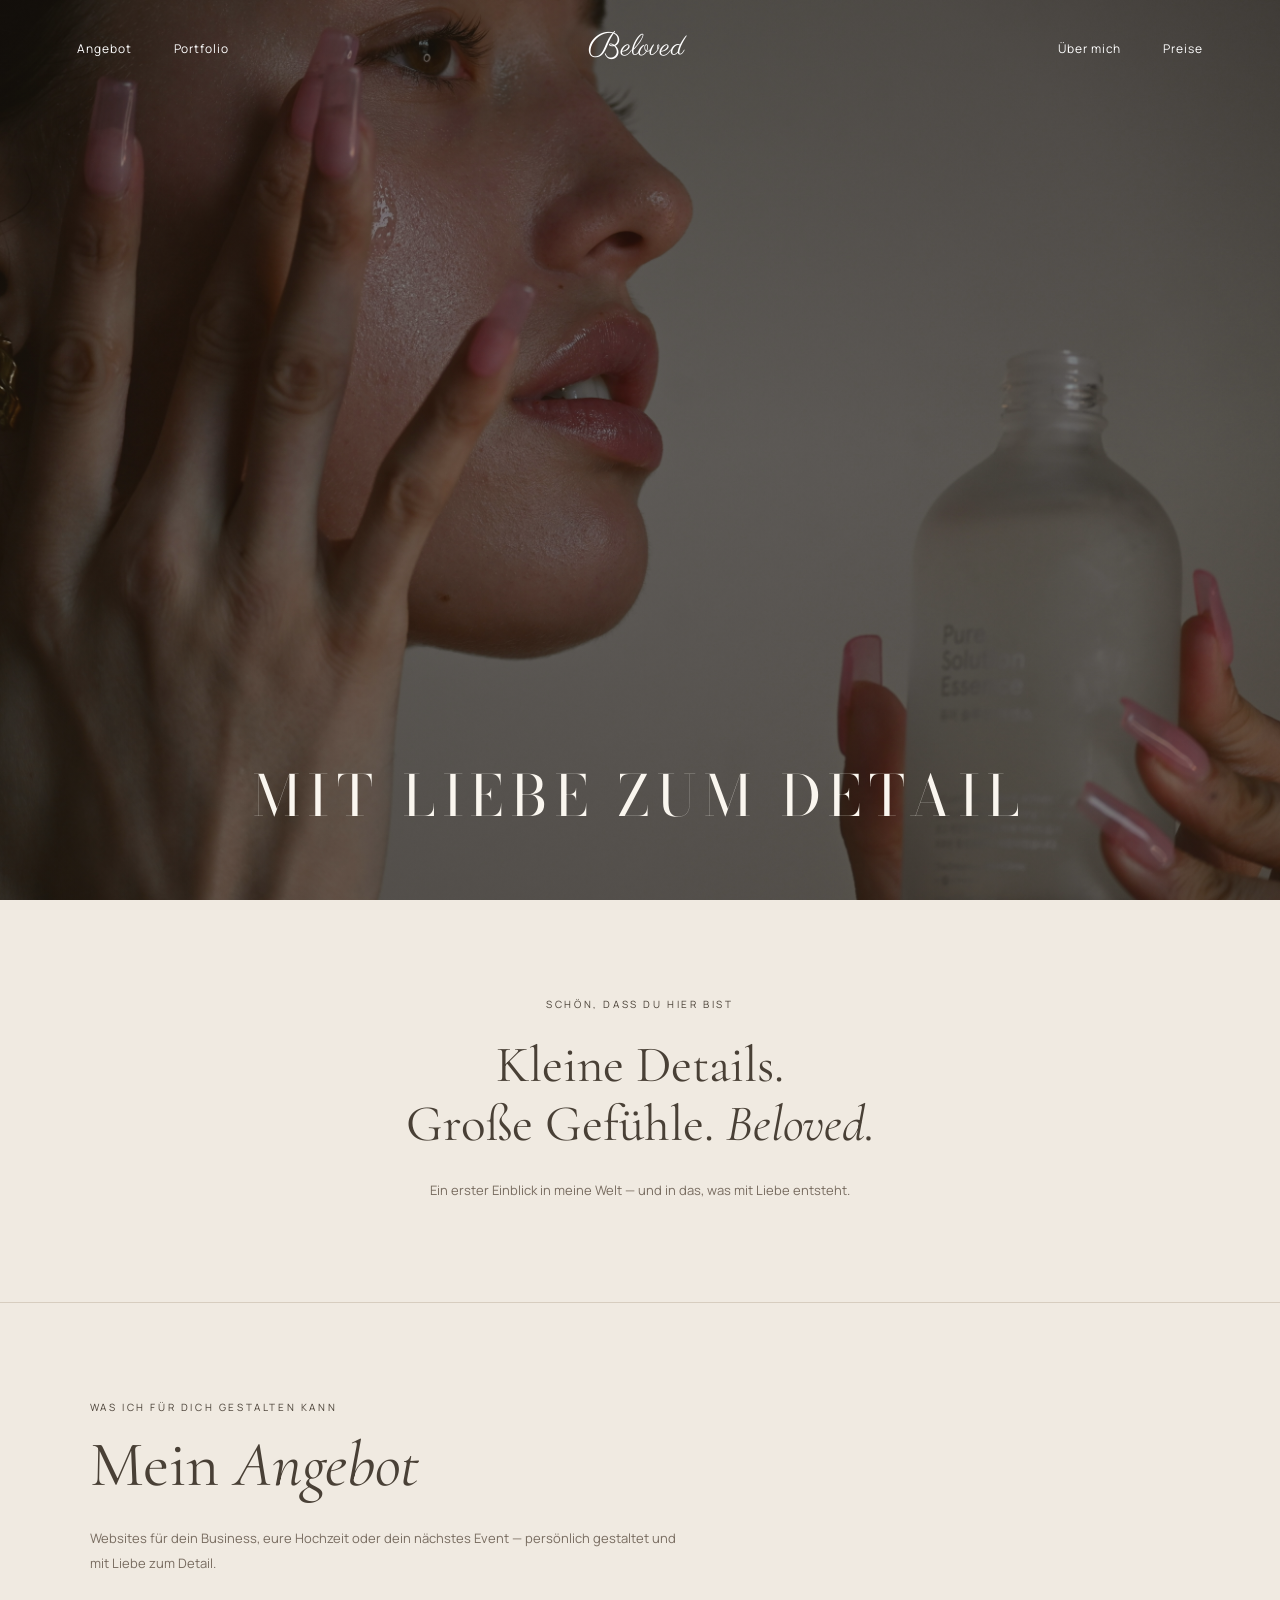
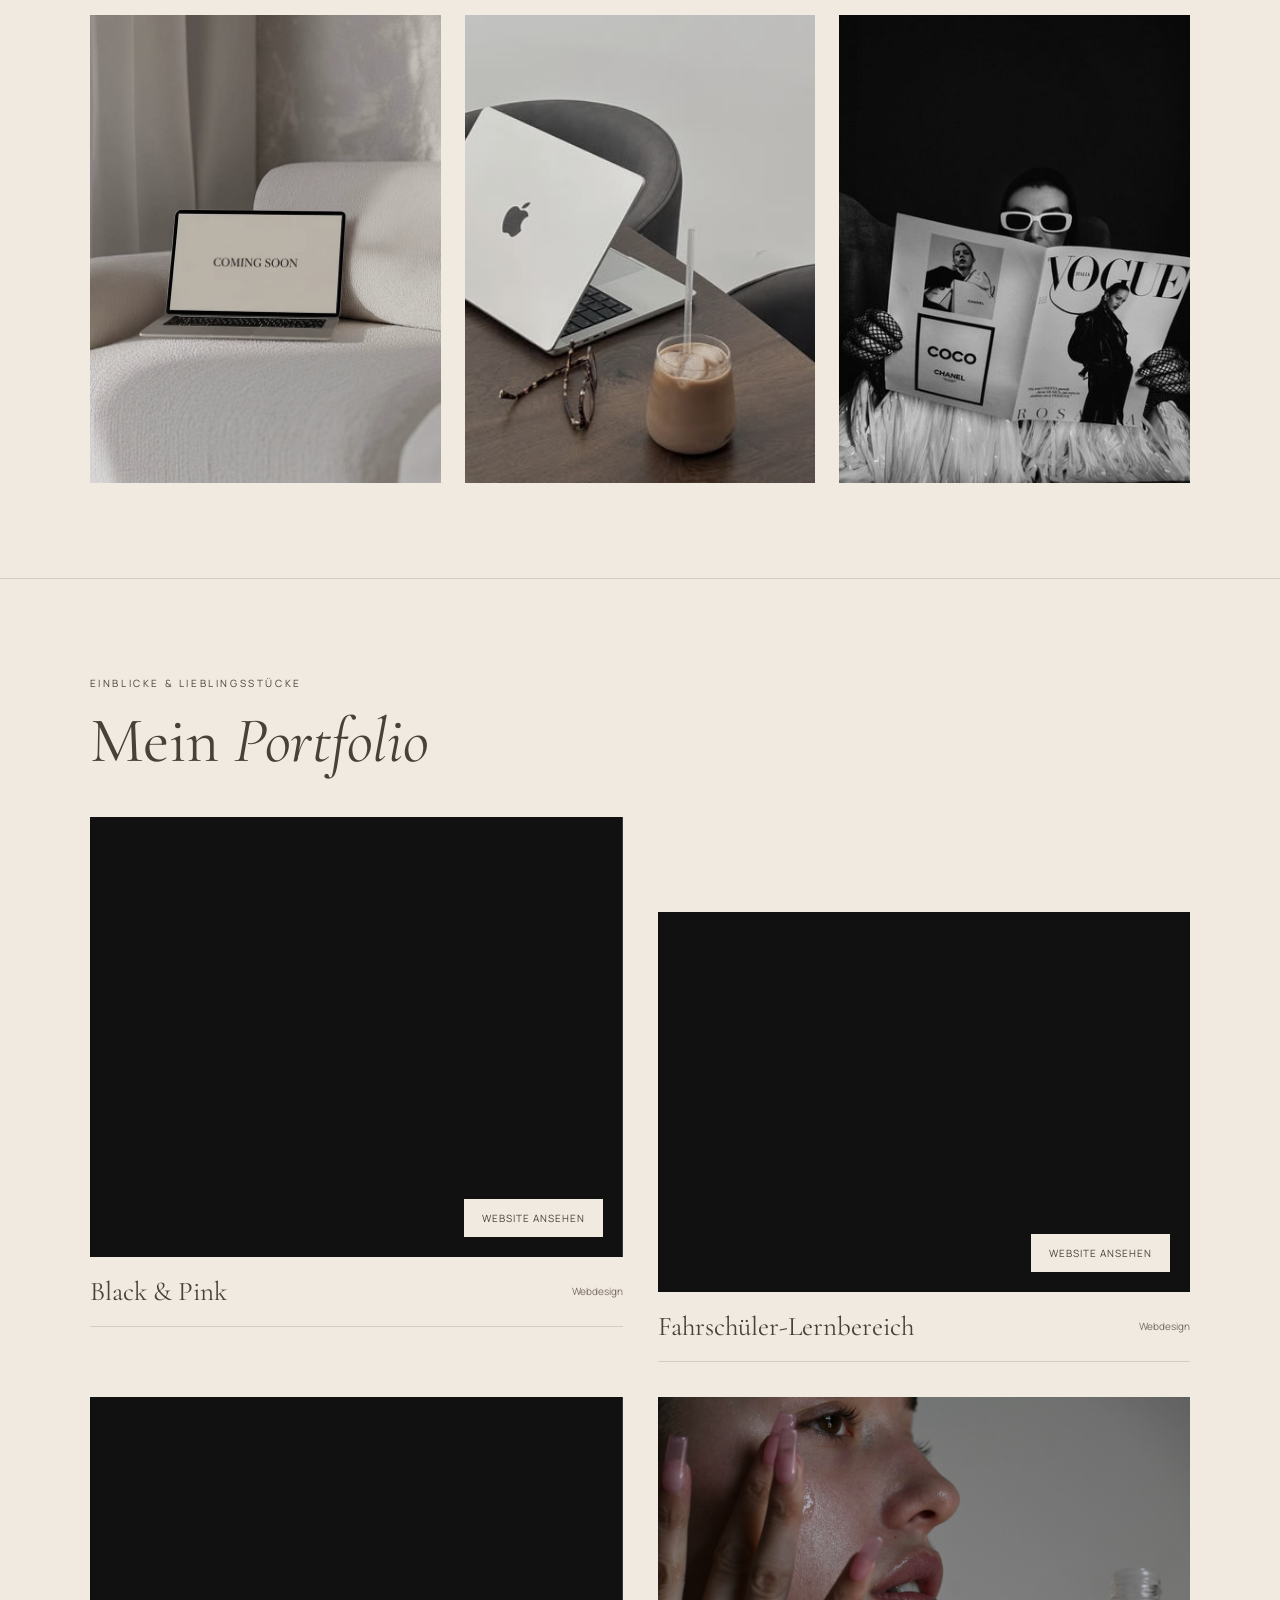
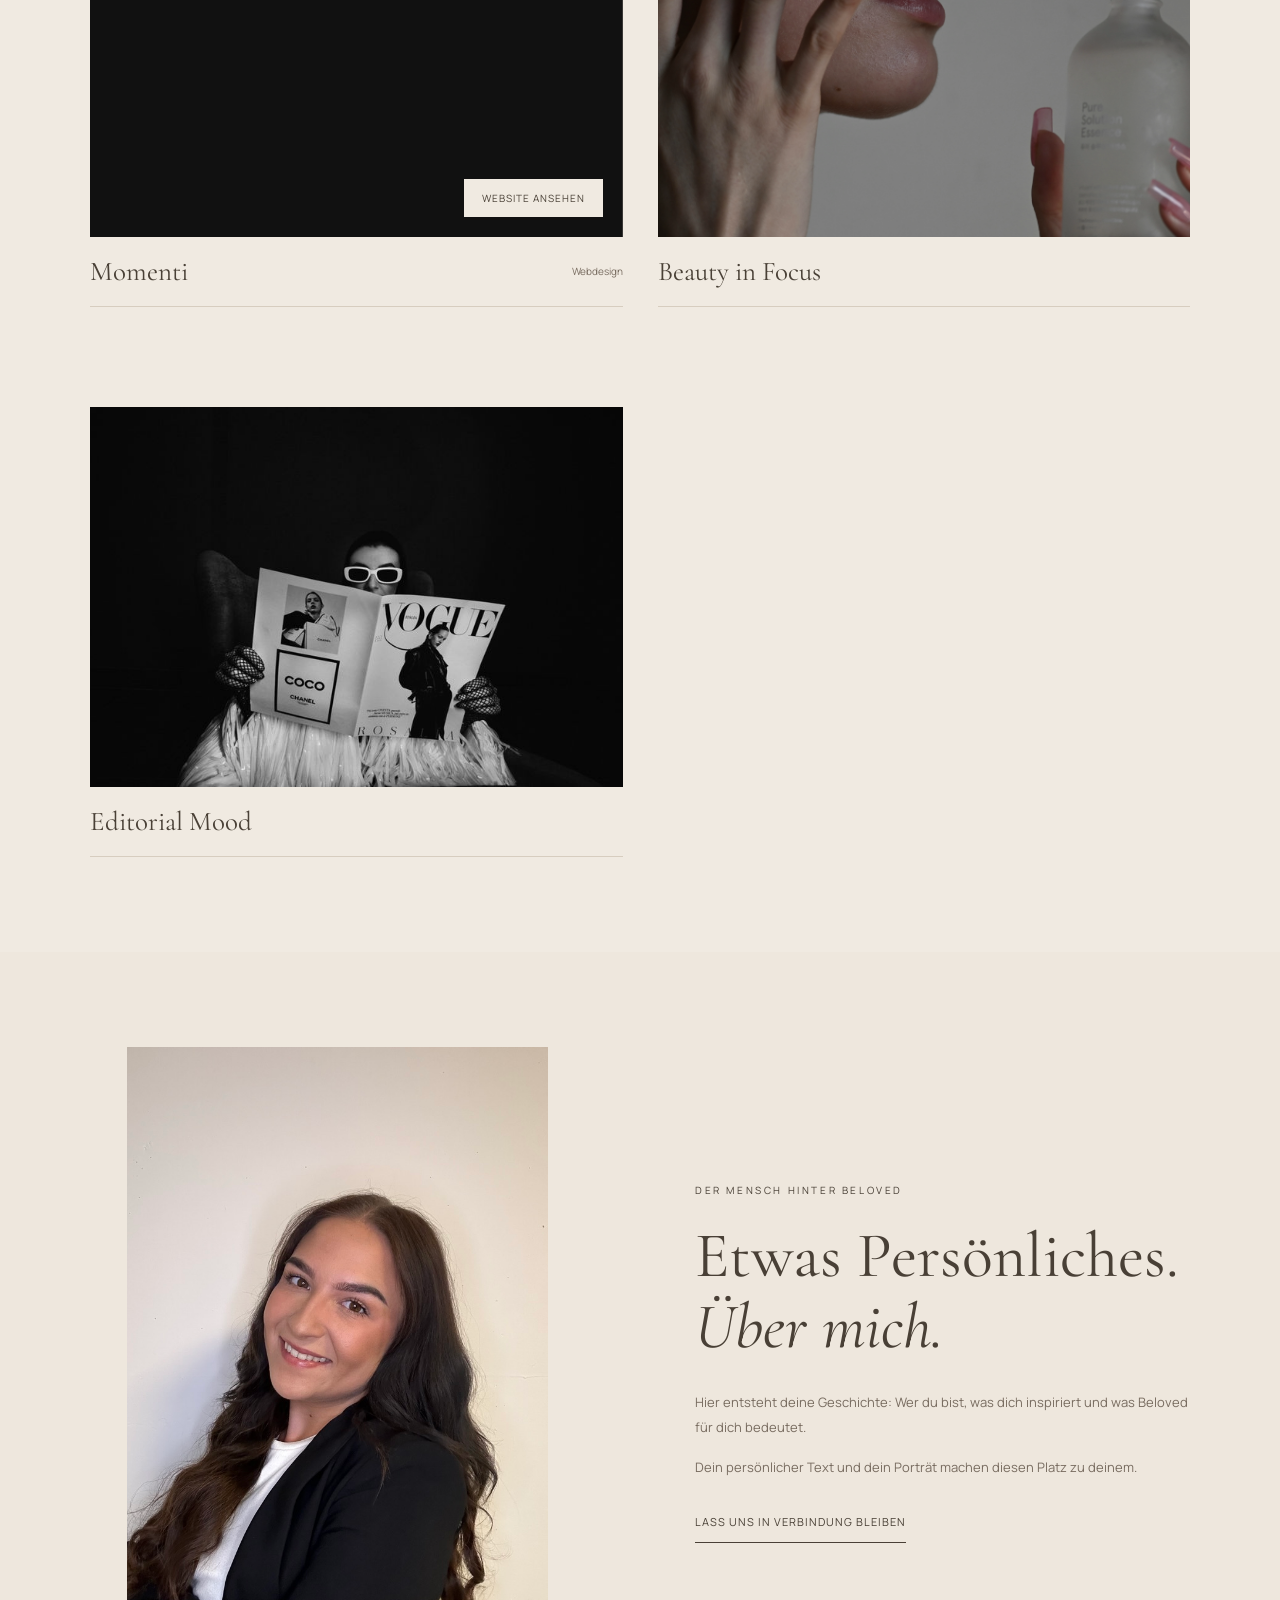
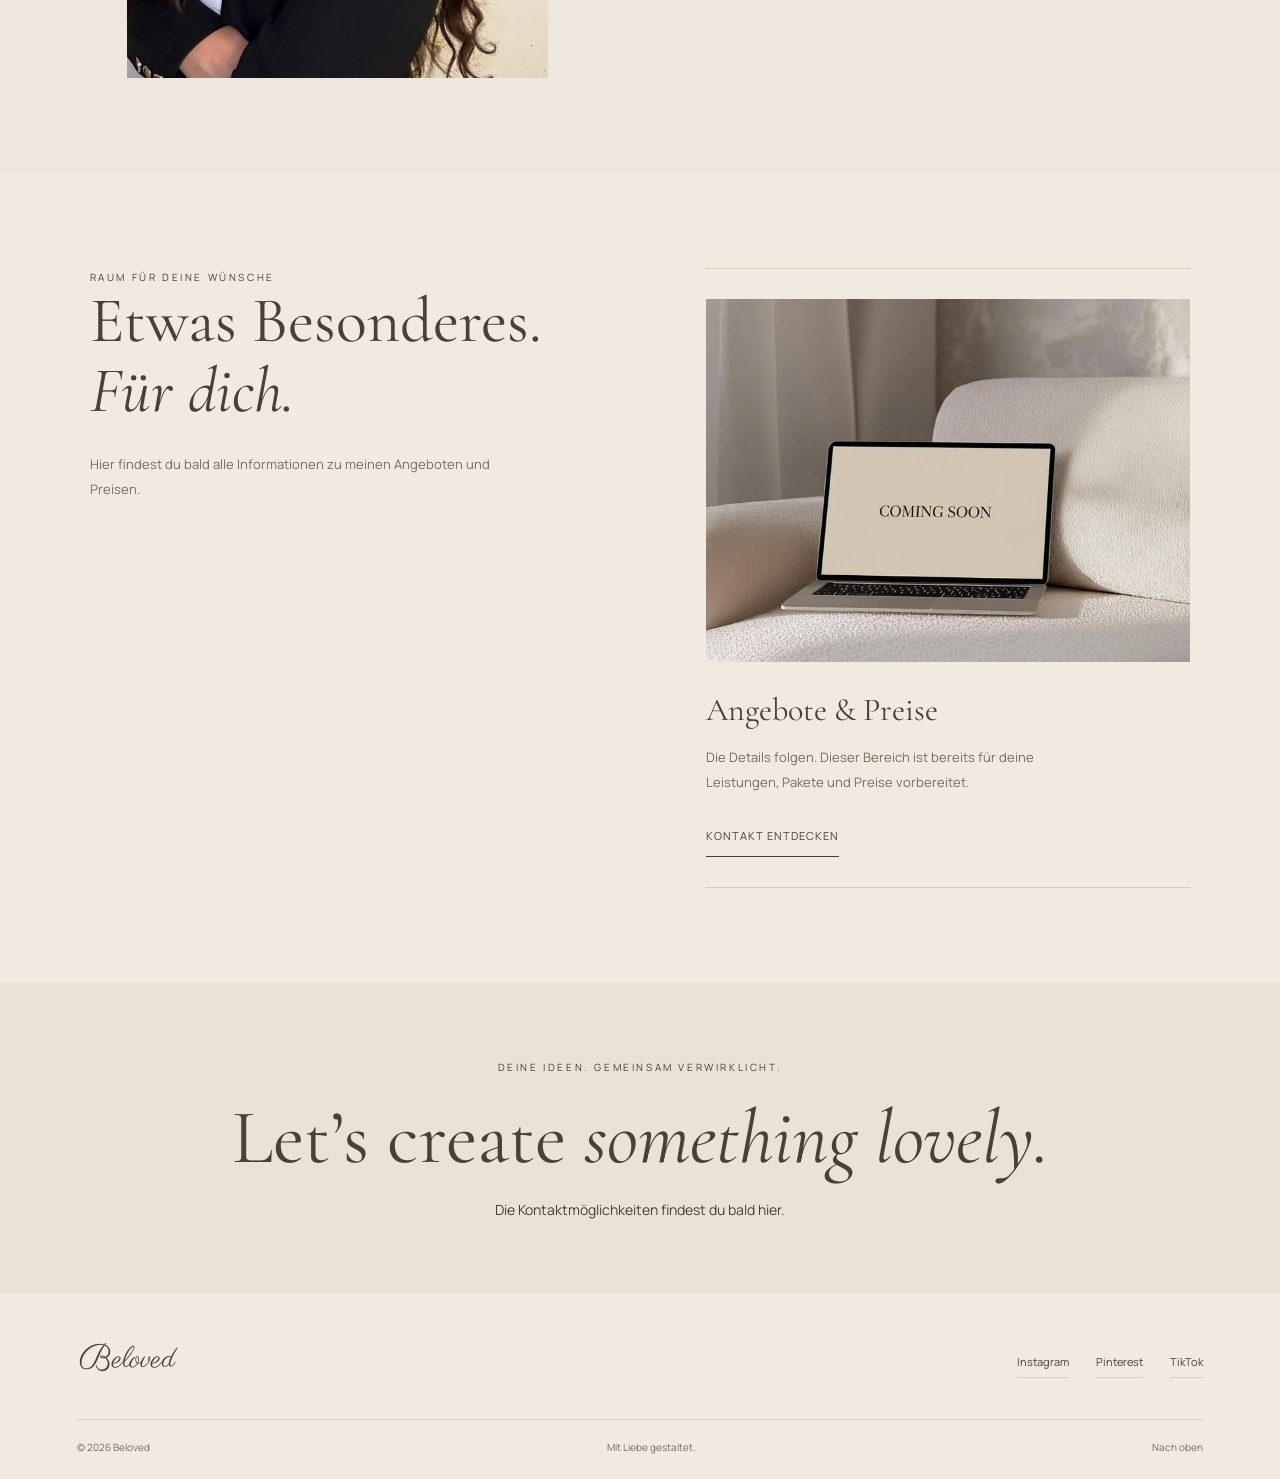
==== commit a192ca5c: "add image and reference" ====
--- a/index.html
+++ b/index.html
@@ -165,6 +165,33 @@
             </a>
           </article>
           <article class="work">
+            <a
+              class="project-link"
+              href="https://sharleen-swrz.github.io/momenti/index.html"
+              target="_blank"
+              rel="noopener noreferrer"
+              aria-label="Momenti – Website in einem neuen Tab öffnen"
+            >
+              <div class="image-slot website-preview">
+                <iframe
+                  src="https://sharleen-swrz.github.io/momenti/index.html"
+                  title="Vorschau der Momenti Website"
+                  loading="lazy"
+                  tabindex="-1"
+                  aria-hidden="true"
+                  referrerpolicy="no-referrer"
+                  sandbox="allow-scripts allow-same-origin"
+                >
+                </iframe>
+                <span class="preview-label">Website ansehen</span>
+              </div>
+              <div class="caption">
+                <h3>Momenti</h3>
+                <span>Webdesign</span>
+              </div>
+            </a>
+          </article>
+          <article class="work">
             <div class="image-slot">
               <img
                 src="assets/images/laura-jaeger-7LAbLSKbkaQ-unsplash.jpg"
@@ -193,8 +220,15 @@
         </div>
       </section>
       <section class="section about">
-        <div class="image-slot" role="img" aria-label="Platzhalter für dein Porträt">
-          <span>Platz für dein Porträt</span>
+        <div class="image-slot">
+          <img
+            src="assets/images/D8609957-64AE-4EA3-B40F-EB6DBC2C1F4A_1_105_c.jpeg"
+            alt="Porträt von Sharleen"
+            width="768"
+            height="1024"
+            loading="lazy"
+            decoding="async"
+          >
         </div>
         <div class="copy" id="ueber-mich">
           <div class="eyebrow">Der Mensch hinter Beloved</div>
--- a/css/work.css
+++ b/css/work.css
@@ -77,15 +77,15 @@
   filter: saturate(.72) brightness(.94);
 }
 
-.work:nth-child(3) .image-slot img {
+.work:nth-child(4) .image-slot img {
   object-position: 42% center;
 }
 
-.work:nth-child(4) {
+.work:nth-child(5) {
   padding-top: 65px;
 }
 
-.work:nth-child(4) .image-slot {
+.work:nth-child(5) .image-slot {
   min-height: 380px;
 }
 
--- a/css/about.css
+++ b/css/about.css
@@ -7,8 +7,16 @@
 }
 
 .about .image-slot {
-  min-height: 520px;
+  width: 85%;
+  justify-self: center;
+  min-height: 0;
+  aspect-ratio: 2 / 3;
   background: #ddd1c1
+}
+
+.about .image-slot img {
+  object-position: right center;
+  filter: none
 }
 
 .copy .eyebrow {
--- a/css/responsive.css
+++ b/css/responsive.css
@@ -54,7 +54,7 @@
   }
 
   .about .image-slot {
-    min-height: 360px
+    min-height: 0
   }
 
   .footer-top {
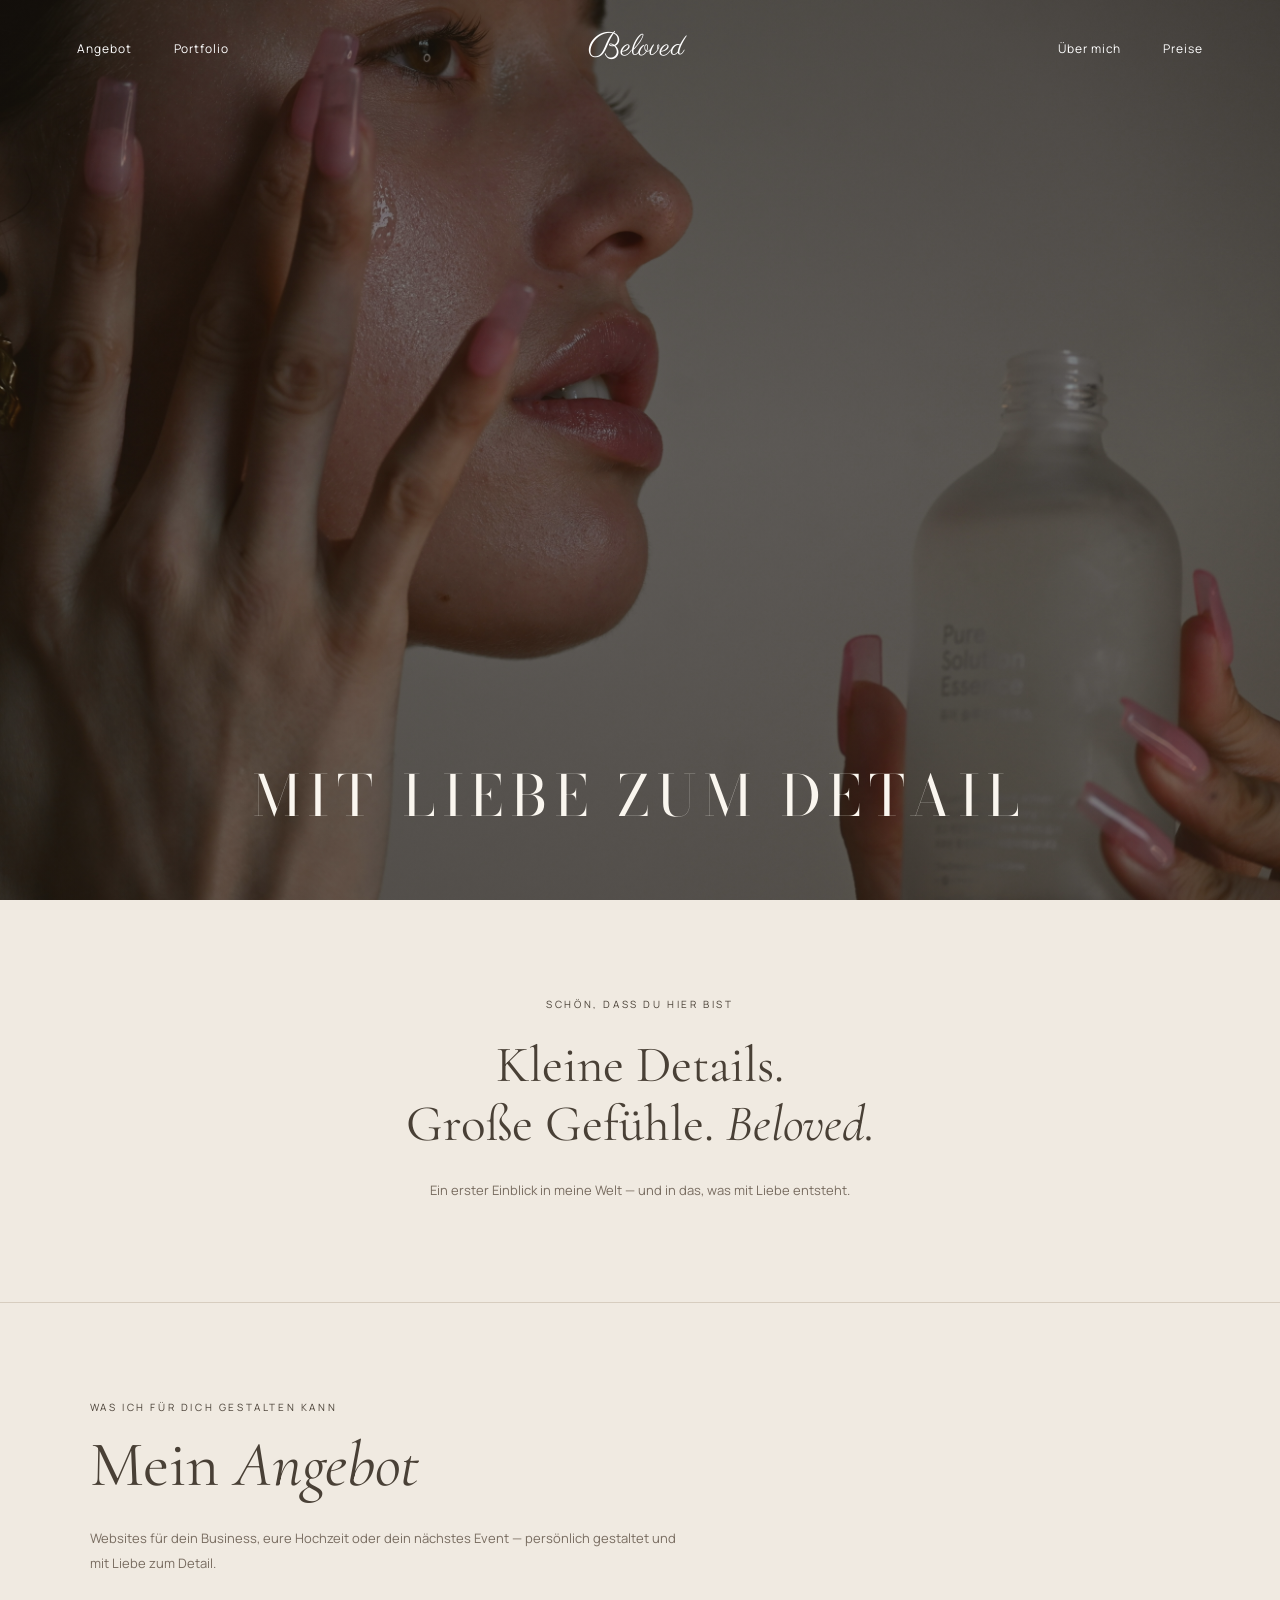
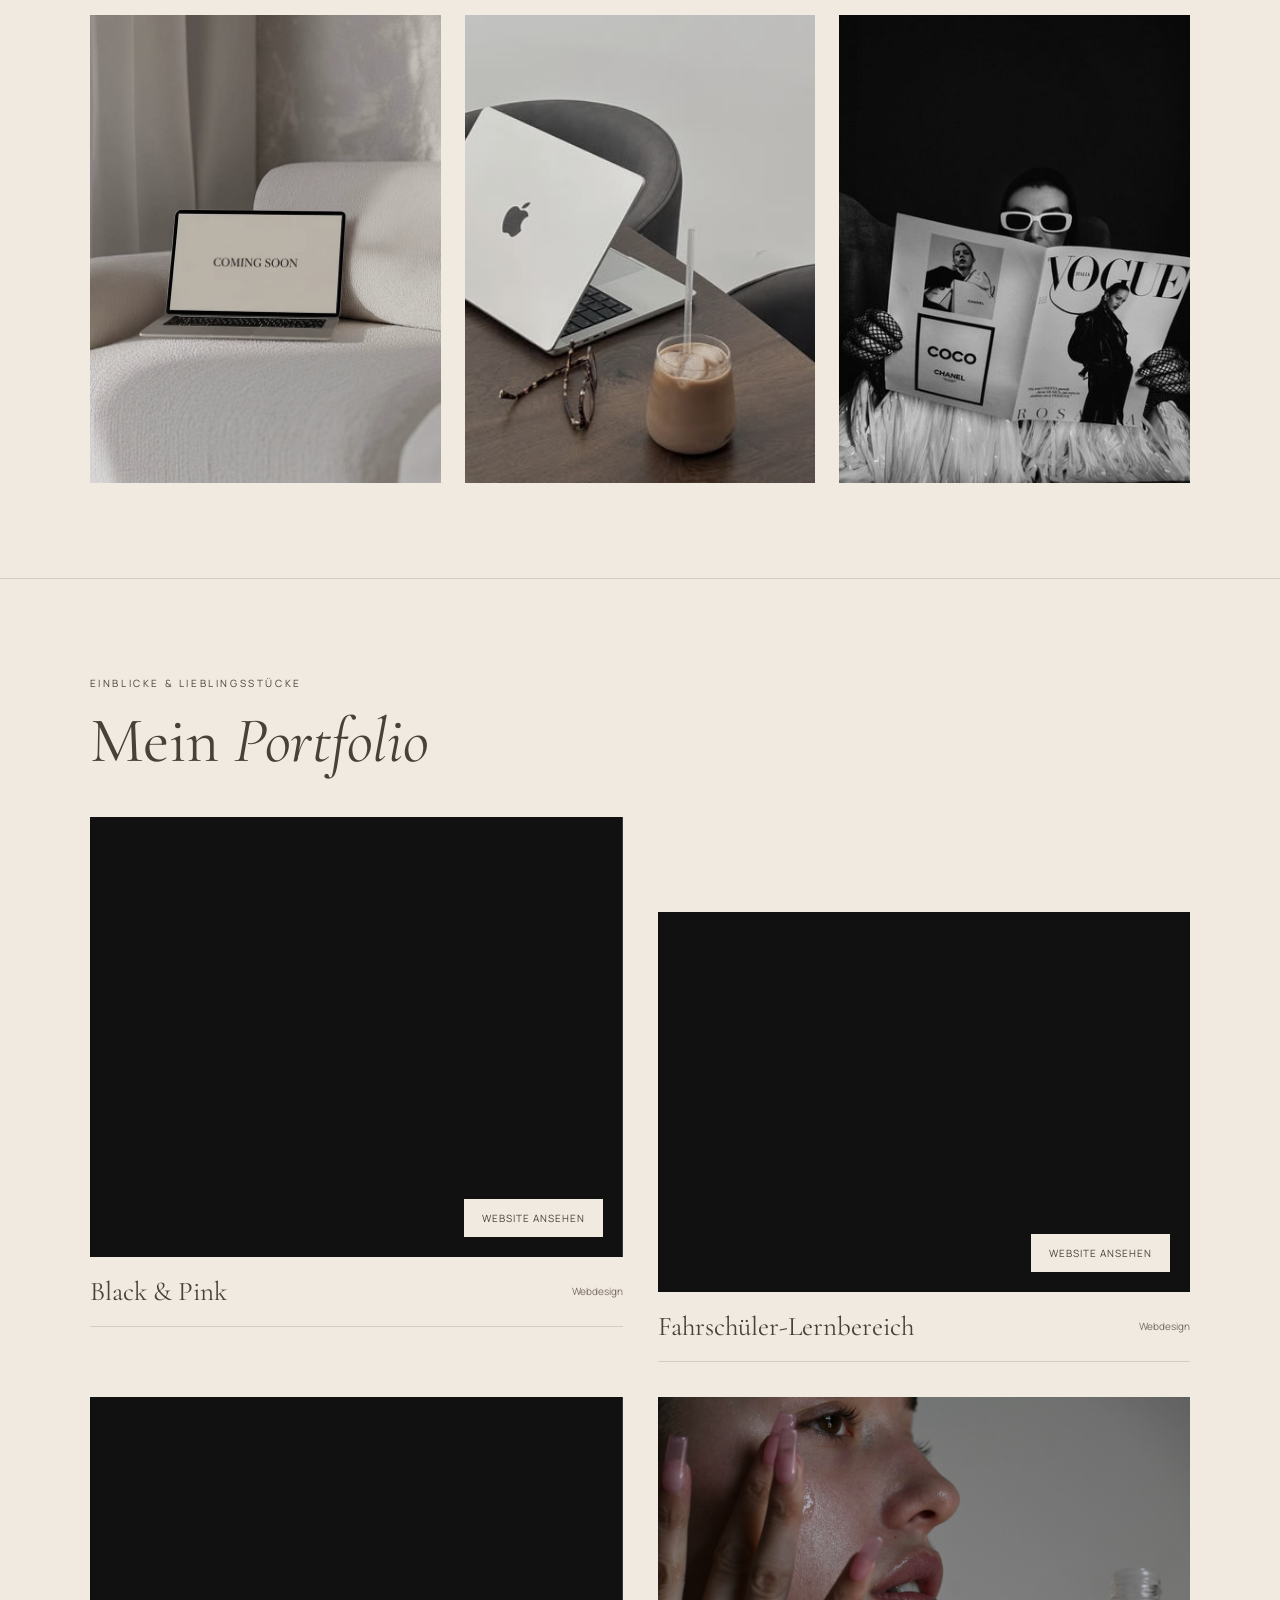
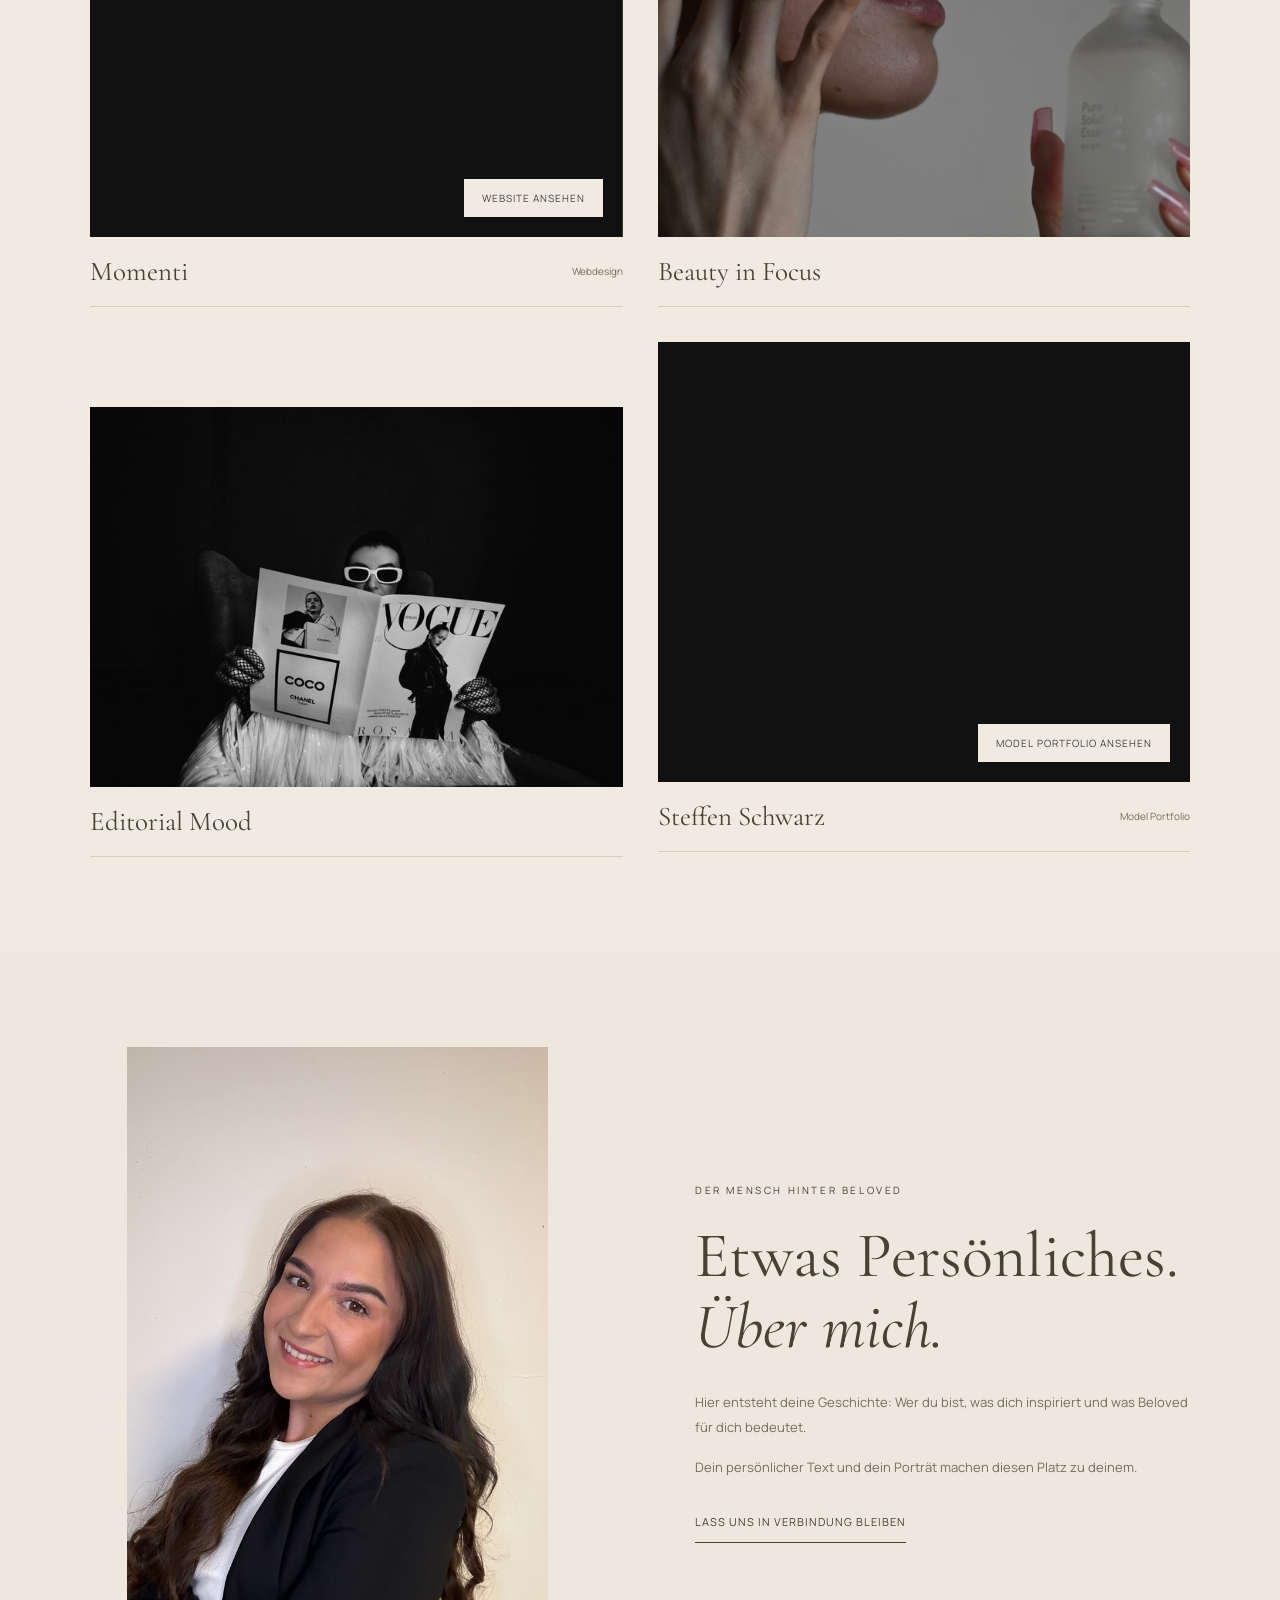
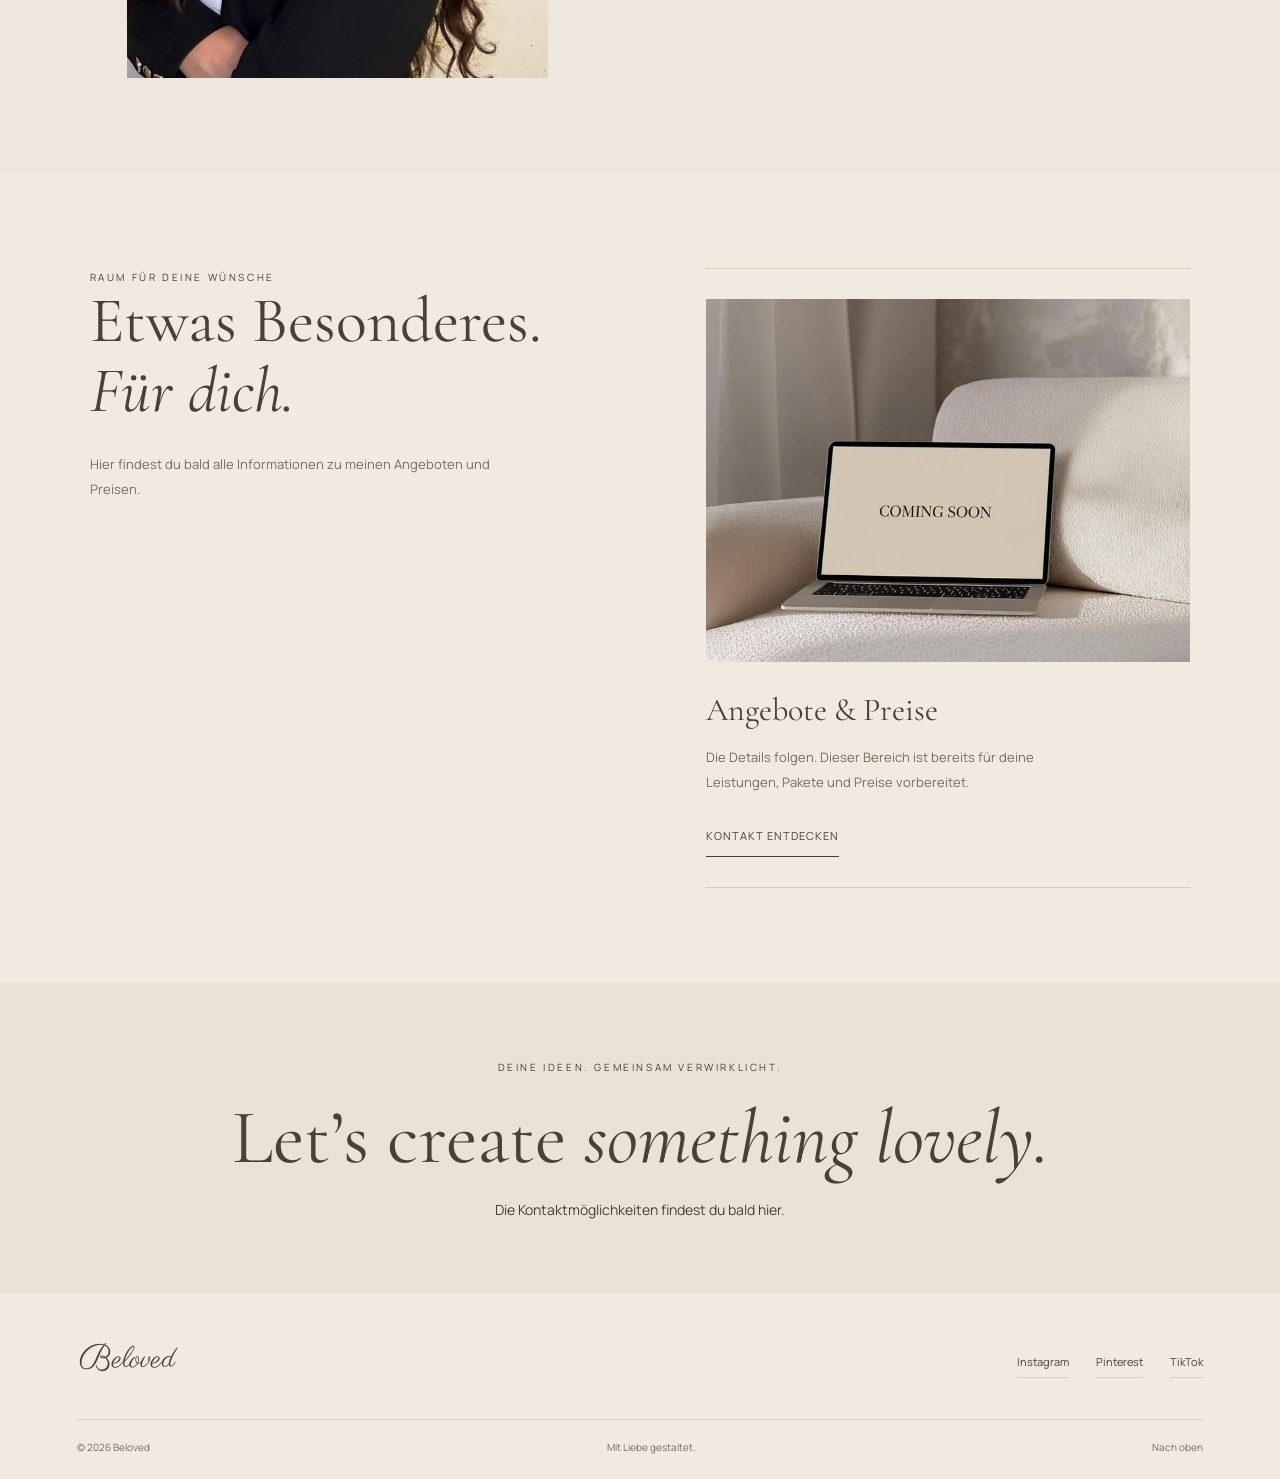
==== commit 22bb810a: "new reference" ====
--- a/index.html
+++ b/index.html
@@ -217,6 +217,33 @@
               <h3>Editorial Mood</h3>
             </div>
           </article>
+          <article class="work">
+            <a
+              class="project-link"
+              href="https://sharleen-swrz.github.io/steffenschwarz/"
+              target="_blank"
+              rel="noopener noreferrer"
+              aria-label="Steffen Schwarz – Model Portfolio in einem neuen Tab öffnen"
+            >
+              <div class="image-slot website-preview">
+                <iframe
+                  src="https://sharleen-swrz.github.io/steffenschwarz/"
+                  title="Vorschau des Model Portfolios von Steffen Schwarz"
+                  loading="lazy"
+                  tabindex="-1"
+                  aria-hidden="true"
+                  referrerpolicy="no-referrer"
+                  sandbox="allow-scripts allow-same-origin"
+                >
+                </iframe>
+                <span class="preview-label">Model Portfolio ansehen</span>
+              </div>
+              <div class="caption">
+                <h3>Steffen Schwarz</h3>
+                <span>Model Portfolio</span>
+              </div>
+            </a>
+          </article>
         </div>
       </section>
       <section class="section about">
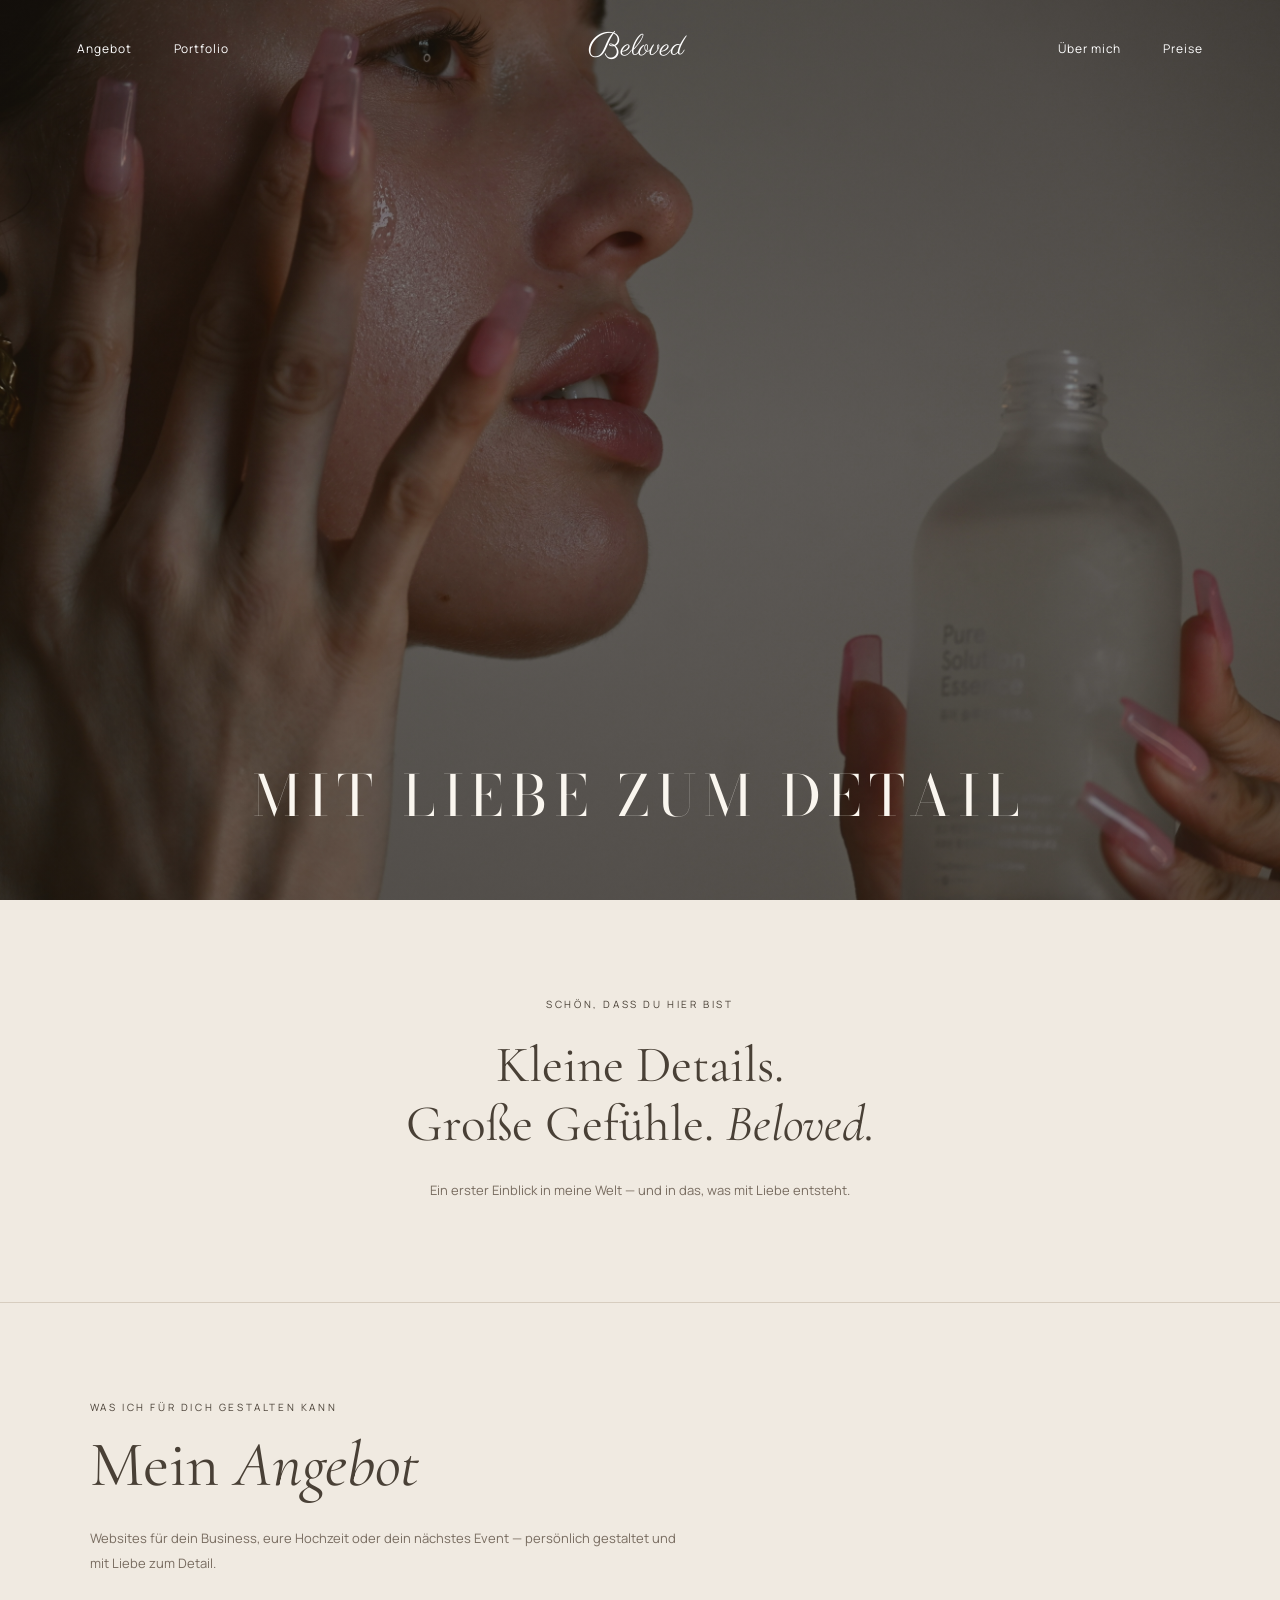
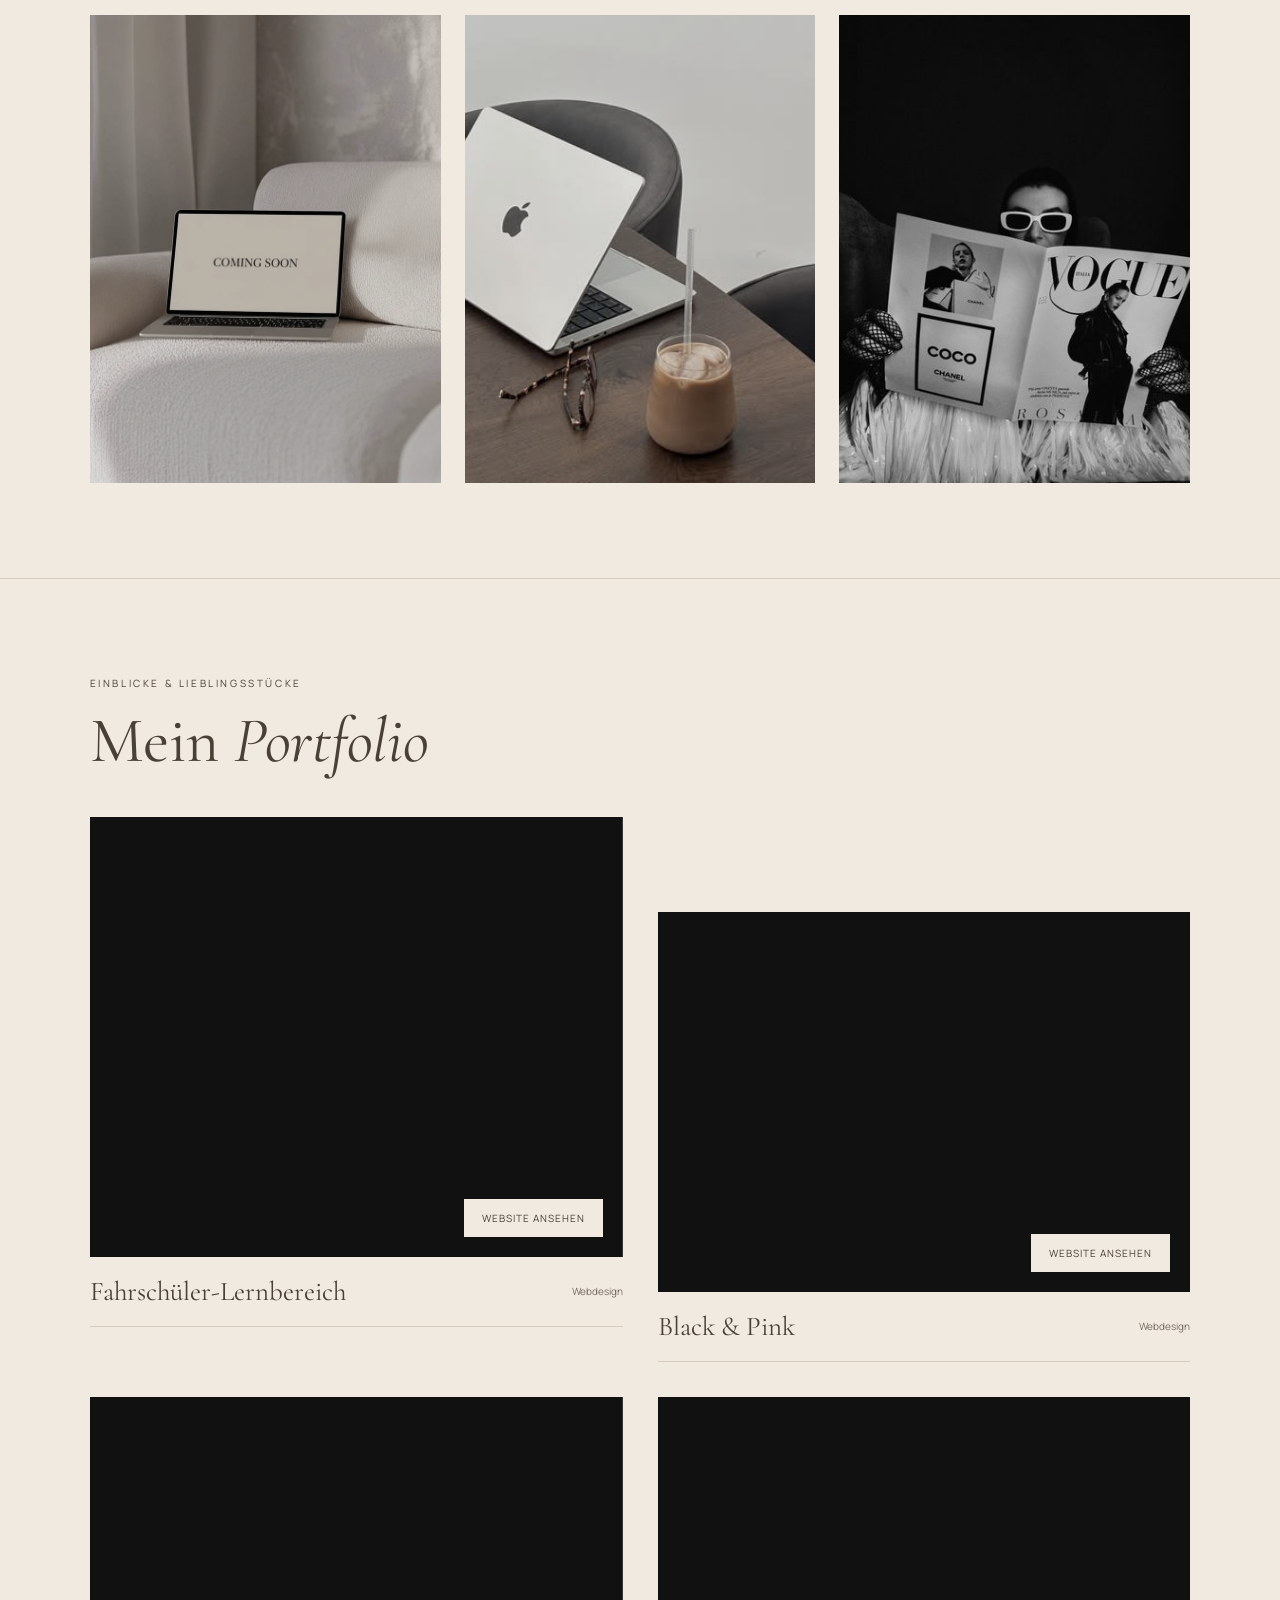
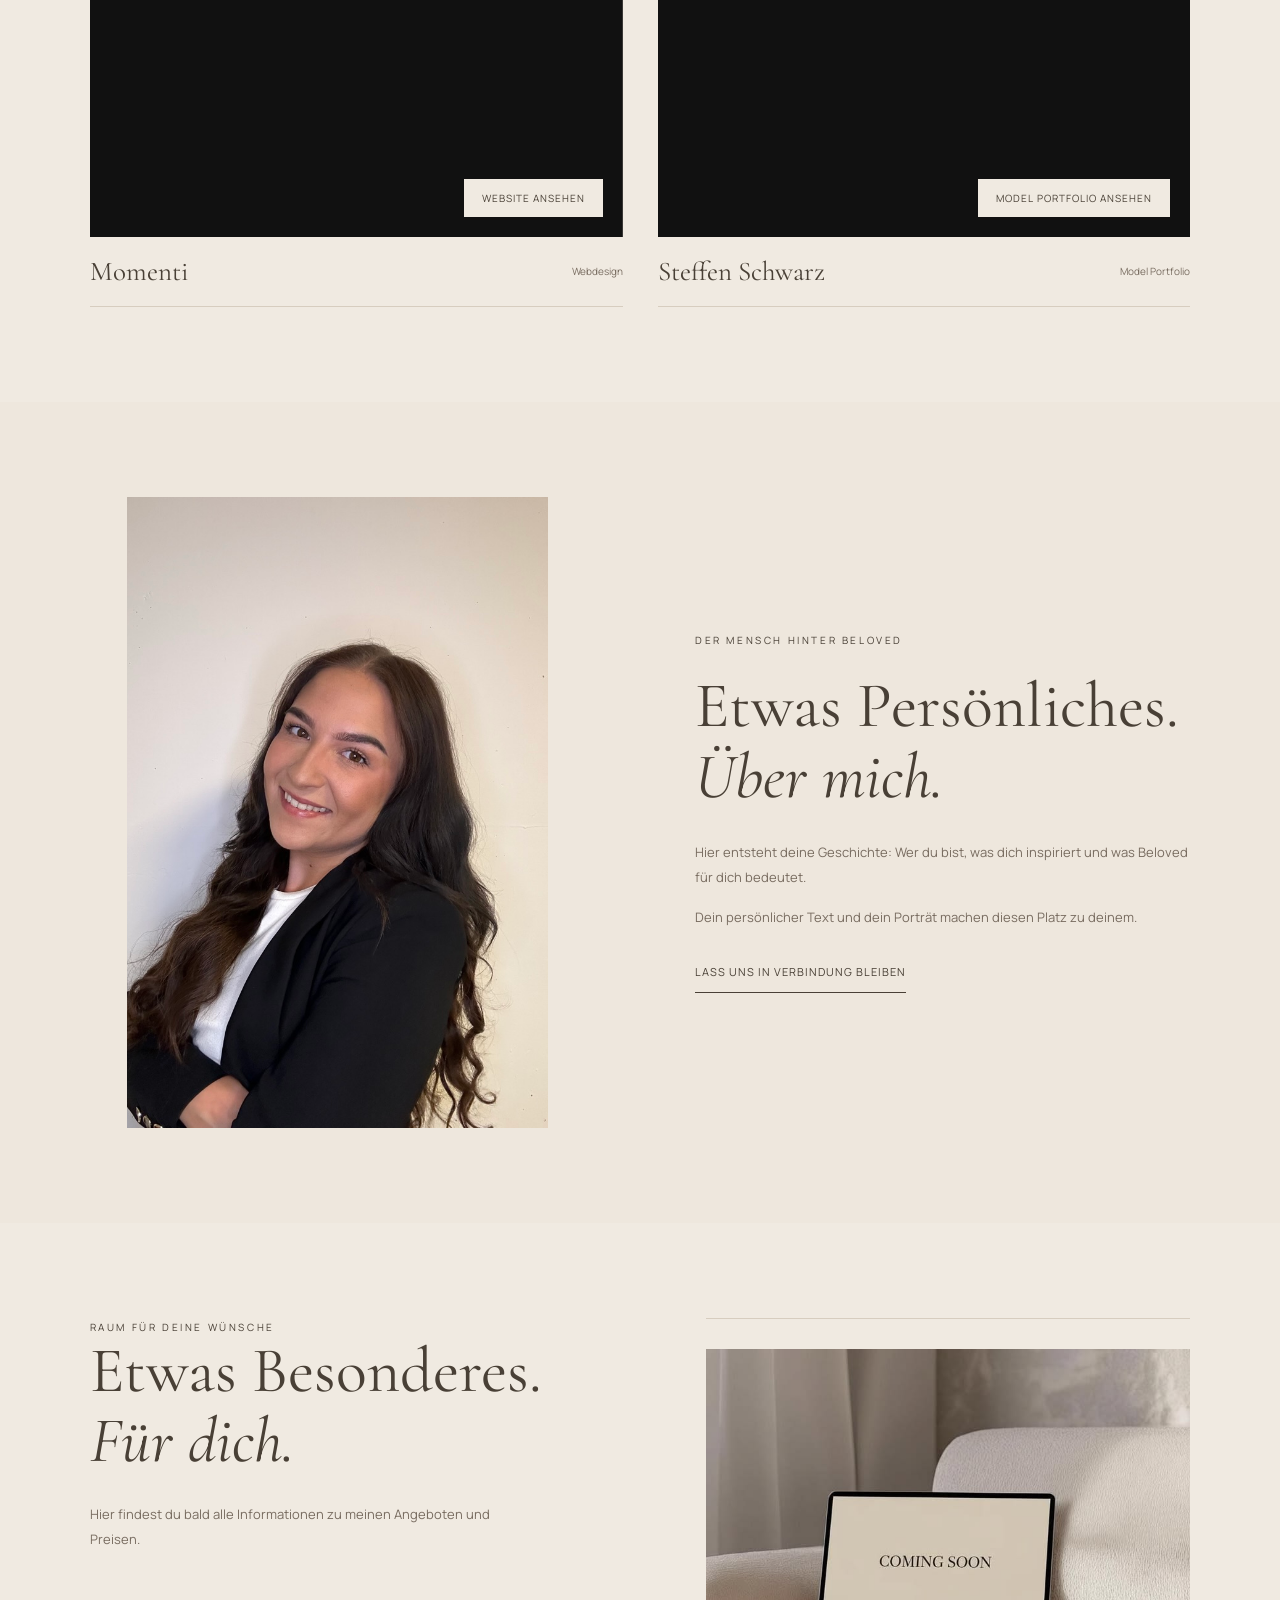
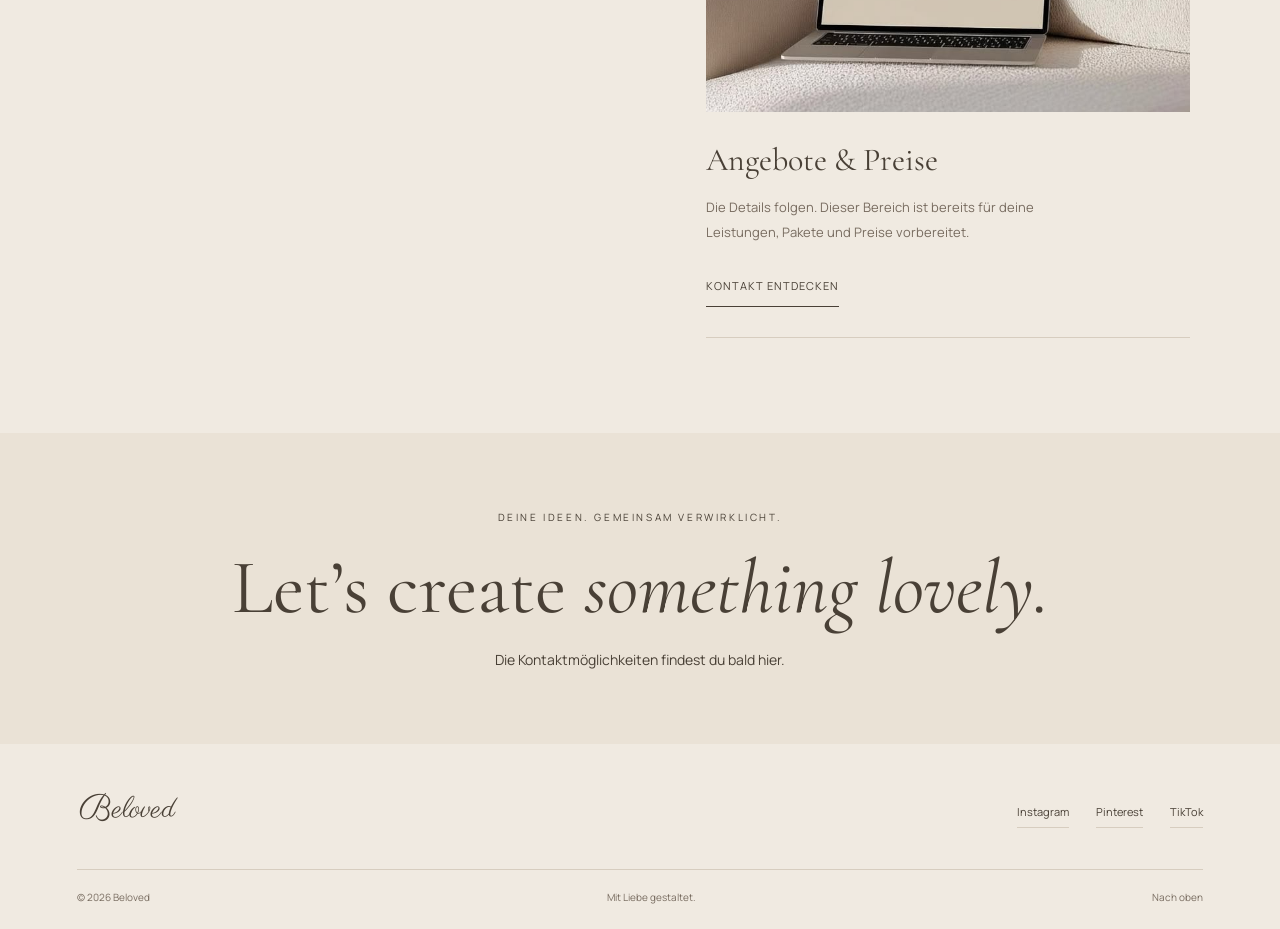
==== commit e3088b9e: "ref" ====
--- a/index.html
+++ b/index.html
@@ -113,6 +113,33 @@
           <article class="work">
             <a
               class="project-link"
+              href="https://sharleen-swrz.github.io/fahrschueler-lernbereich/"
+              target="_blank"
+              rel="noopener noreferrer"
+              aria-label="Fahrschüler-Lernbereich – Website in einem neuen Tab öffnen"
+            >
+              <div class="image-slot website-preview">
+                <iframe
+                  src="https://sharleen-swrz.github.io/fahrschueler-lernbereich/"
+                  title="Vorschau des Fahrschüler-Lernbereichs"
+                  loading="lazy"
+                  tabindex="-1"
+                  aria-hidden="true"
+                  referrerpolicy="no-referrer"
+                  sandbox="allow-scripts allow-same-origin"
+                >
+                </iframe>
+                <span class="preview-label">Website ansehen</span>
+              </div>
+              <div class="caption">
+                <h3>Fahrschüler-Lernbereich</h3>
+                <span>Webdesign</span>
+              </div>
+            </a>
+          </article>
+          <article class="work">
+            <a
+              class="project-link"
               href="https://sharleen-swrz.github.io/blackandpink/#galerie"
               target="_blank"
               rel="noopener noreferrer"
@@ -140,33 +167,6 @@
           <article class="work">
             <a
               class="project-link"
-              href="https://sharleen-swrz.github.io/fahrschueler-lernbereich/"
-              target="_blank"
-              rel="noopener noreferrer"
-              aria-label="Fahrschüler-Lernbereich – Website in einem neuen Tab öffnen"
-            >
-              <div class="image-slot website-preview">
-                <iframe
-                  src="https://sharleen-swrz.github.io/fahrschueler-lernbereich/"
-                  title="Vorschau des Fahrschüler-Lernbereichs"
-                  loading="lazy"
-                  tabindex="-1"
-                  aria-hidden="true"
-                  referrerpolicy="no-referrer"
-                  sandbox="allow-scripts allow-same-origin"
-                >
-                </iframe>
-                <span class="preview-label">Website ansehen</span>
-              </div>
-              <div class="caption">
-                <h3>Fahrschüler-Lernbereich</h3>
-                <span>Webdesign</span>
-              </div>
-            </a>
-          </article>
-          <article class="work">
-            <a
-              class="project-link"
               href="https://sharleen-swrz.github.io/momenti/index.html"
               target="_blank"
               rel="noopener noreferrer"
@@ -190,32 +190,6 @@
                 <span>Webdesign</span>
               </div>
             </a>
-          </article>
-          <article class="work">
-            <div class="image-slot">
-              <img
-                src="assets/images/laura-jaeger-7LAbLSKbkaQ-unsplash.jpg"
-                alt="Beauty-Aufnahme mit Serum und glänzender Haut"
-                loading="lazy"
-                decoding="async"
-              >
-            </div>
-            <div class="caption">
-              <h3>Beauty in Focus</h3>
-            </div>
-          </article>
-          <article class="work">
-            <div class="image-slot">
-              <img
-                src="assets/images/%20-2.jpg"
-                alt="Schwarz-weißes Fashion-Motiv mit Sonnenbrille und Modemagazin"
-                loading="lazy"
-                decoding="async"
-              >
-            </div>
-            <div class="caption">
-              <h3>Editorial Mood</h3>
-            </div>
           </article>
           <article class="work">
             <a
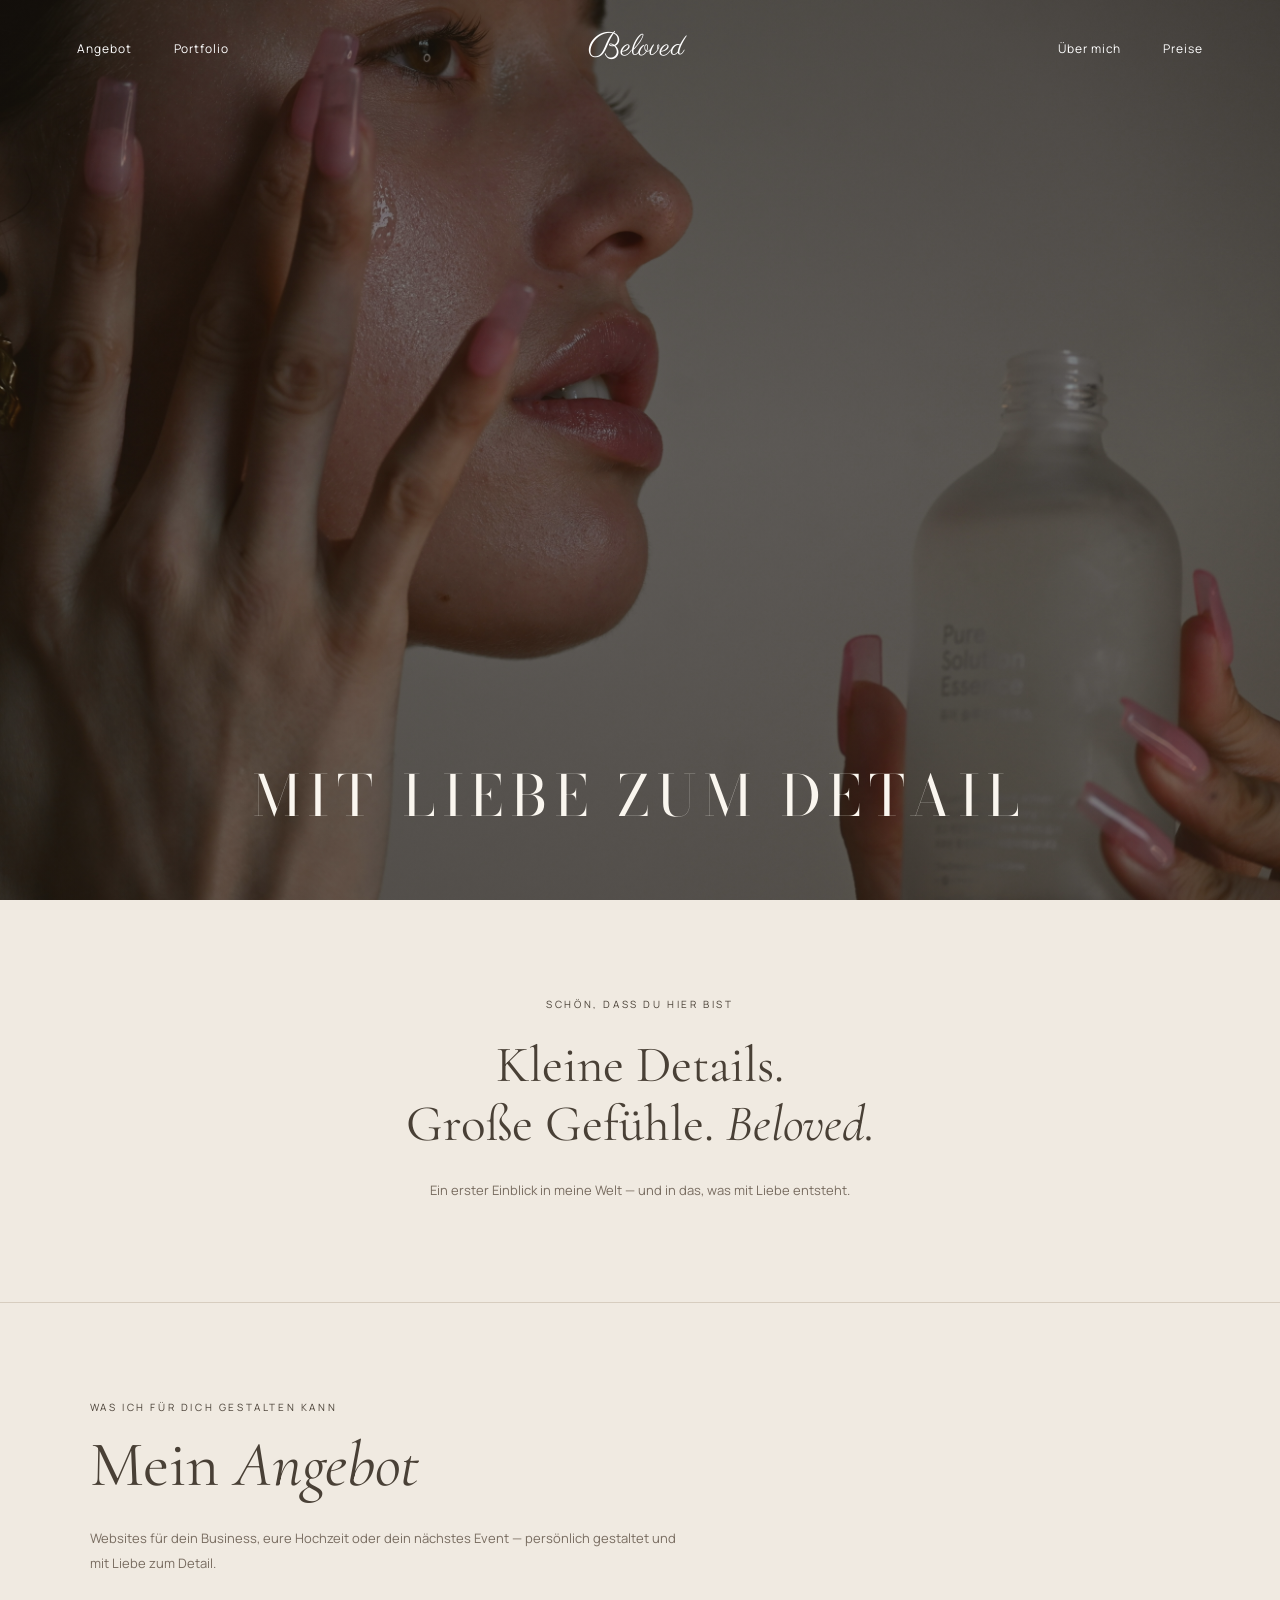
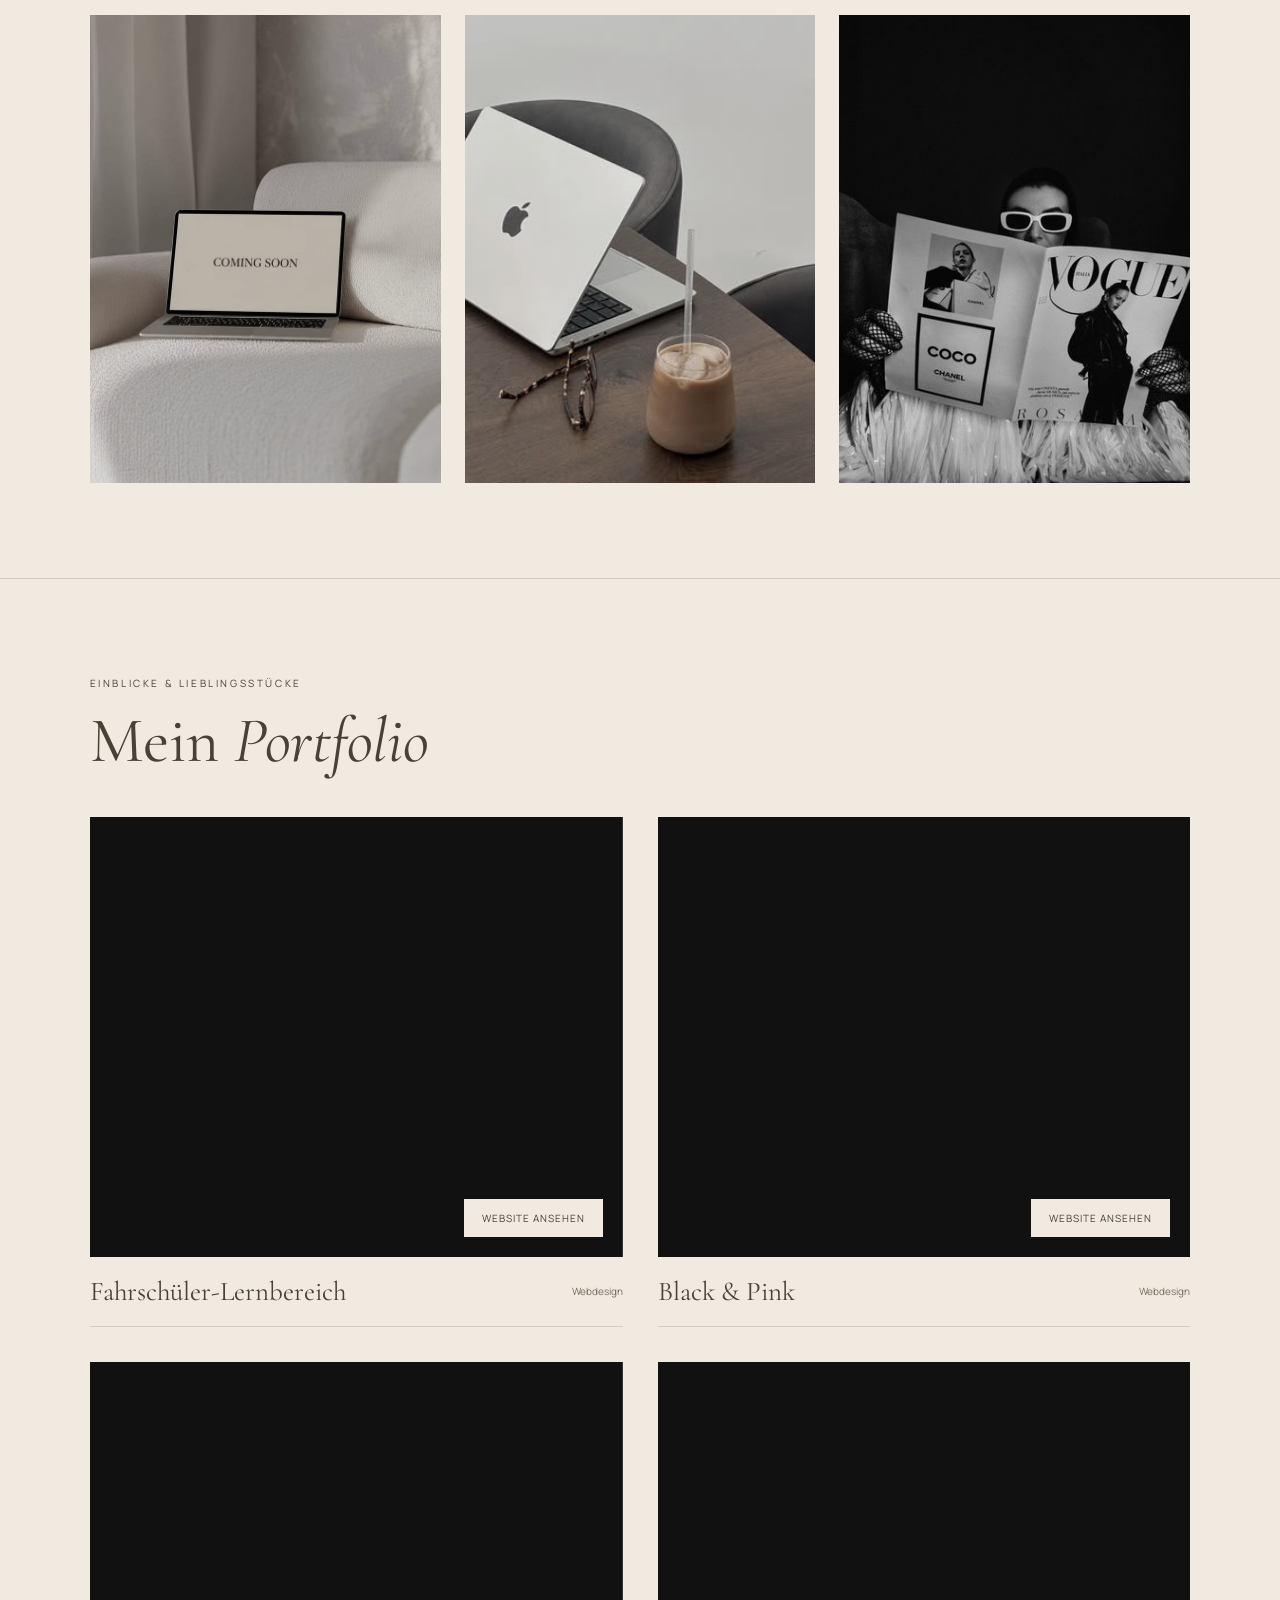
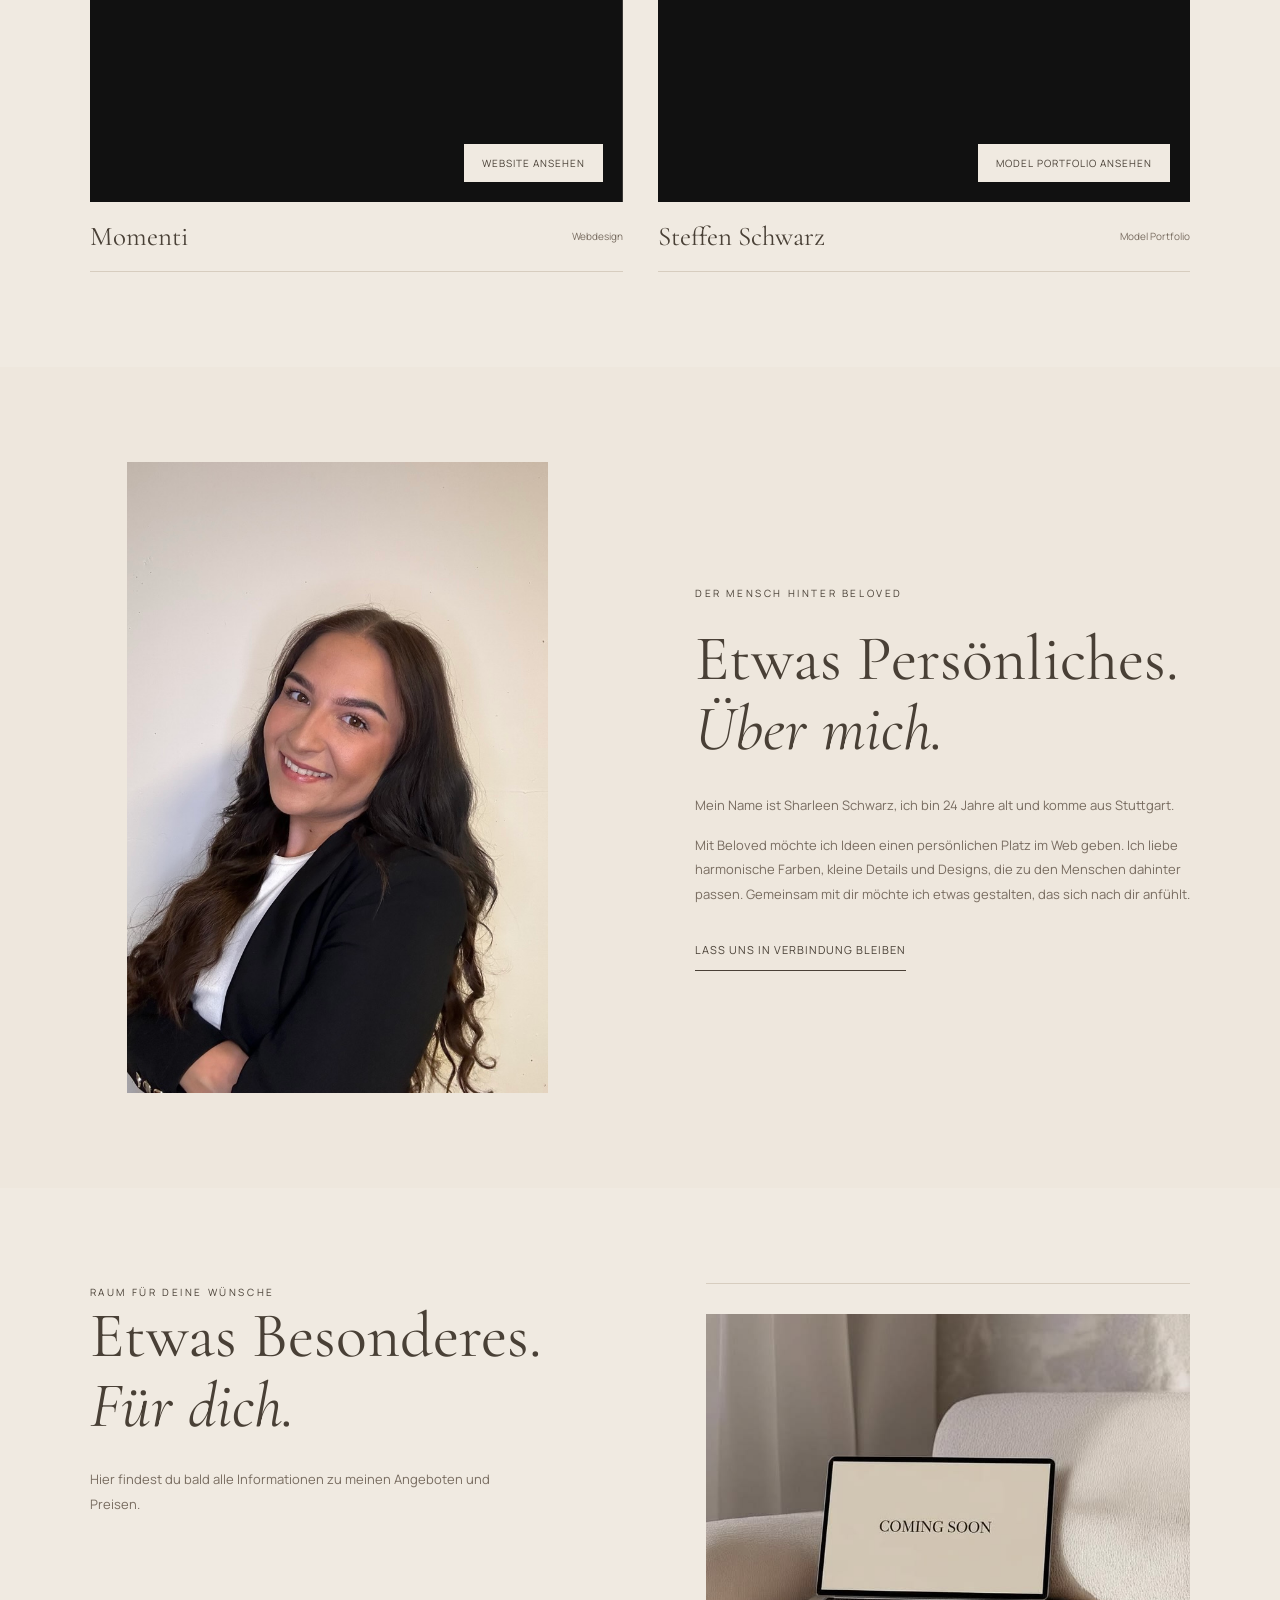
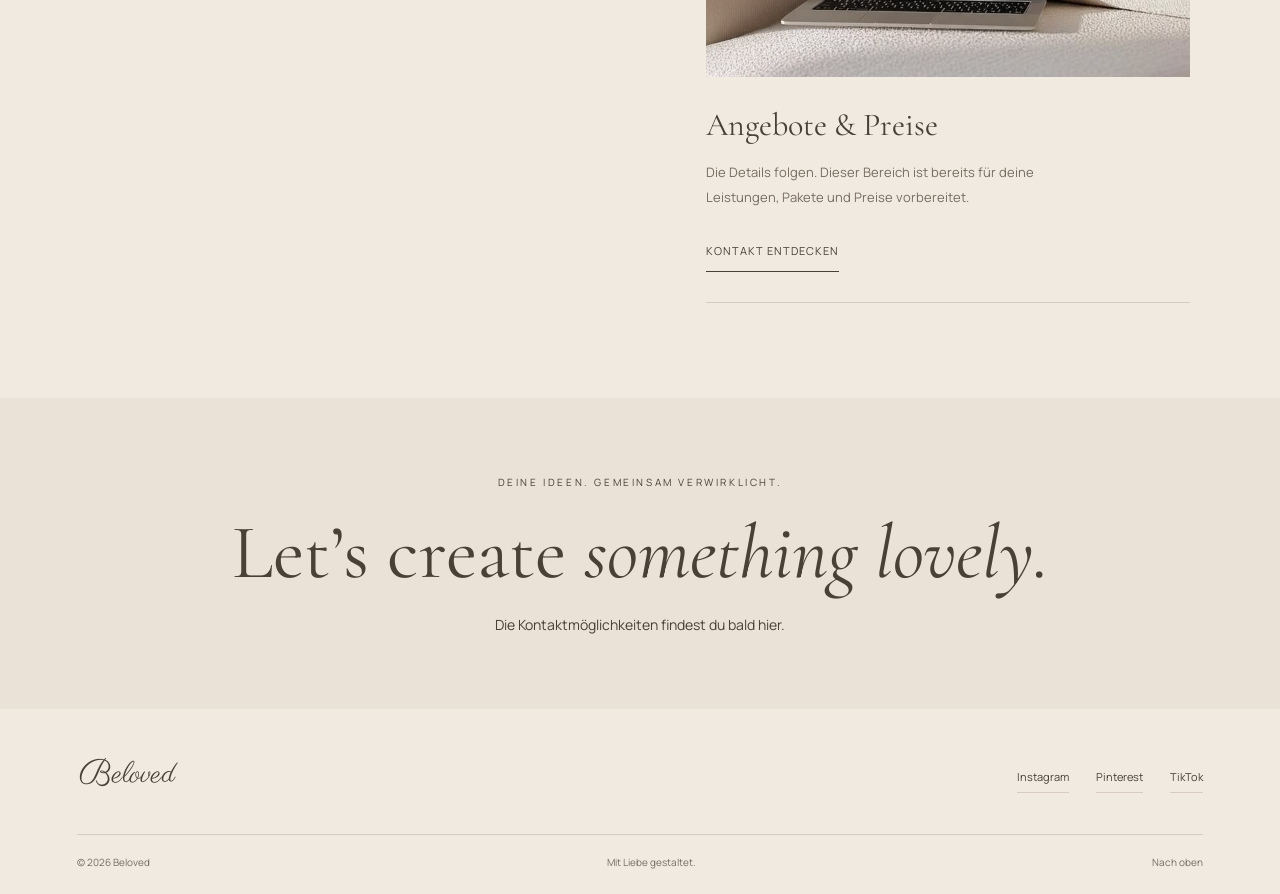
==== commit f8ea7d62: "ausrichtung" ====
--- a/index.html
+++ b/index.html
@@ -224,7 +224,7 @@
         <div class="image-slot">
           <img
             src="assets/images/D8609957-64AE-4EA3-B40F-EB6DBC2C1F4A_1_105_c.jpeg"
-            alt="Porträt von Sharleen"
+                alt="Porträt von Sharleen Schwarz"
             width="768"
             height="1024"
             loading="lazy"
@@ -235,9 +235,9 @@
           <div class="eyebrow">Der Mensch hinter Beloved</div>
           <h2>Etwas Persönliches.<br><em>Über mich.</em></h2>
           <p>
-            Hier entsteht deine Geschichte: Wer du bist, was dich inspiriert und was Beloved für dich bedeutet.
+            Mein Name ist Sharleen Schwarz, ich bin 24 Jahre alt und komme aus Stuttgart.
           </p>
-          <p>Dein persönlicher Text und dein Porträt machen diesen Platz zu deinem.</p>
+          <p>Mit Beloved möchte ich Ideen einen persönlichen Platz im Web geben. Ich liebe harmonische Farben, kleine Details und Designs, die zu den Menschen dahinter passen. Gemeinsam mit dir möchte ich etwas gestalten, das sich nach dir anfühlt.</p>
           <a class="link" href="#kontakt">LASS UNS IN VERBINDUNG BLEIBEN</a>
         </div>
       </section>
--- a/css/work.css
+++ b/css/work.css
@@ -42,15 +42,6 @@
   position: relative
 }
 
-.work:nth-child(2) {
-  padding-top: 95px
-}
-
-.work:nth-child(2) .image-slot {
-  background: #d9cec0;
-  min-height: 380px
-}
-
 .caption {
   display: flex;
   justify-content: space-between;
@@ -75,18 +66,6 @@
   height: 100%;
   object-fit: cover;
   filter: saturate(.72) brightness(.94);
-}
-
-.work:nth-child(4) .image-slot img {
-  object-position: 42% center;
-}
-
-.work:nth-child(5) {
-  padding-top: 65px;
-}
-
-.work:nth-child(5) .image-slot {
-  min-height: 380px;
 }
 
 .project-link {
--- a/css/responsive.css
+++ b/css/responsive.css
@@ -40,11 +40,7 @@
     gap: 32px
   }
 
-  .work:nth-child(2),.work:nth-child(4) {
-    padding-top: 0
-  }
-
-  .image-slot,.work:nth-child(2) .image-slot {
+  .image-slot {
     min-height: 380px
   }
 
